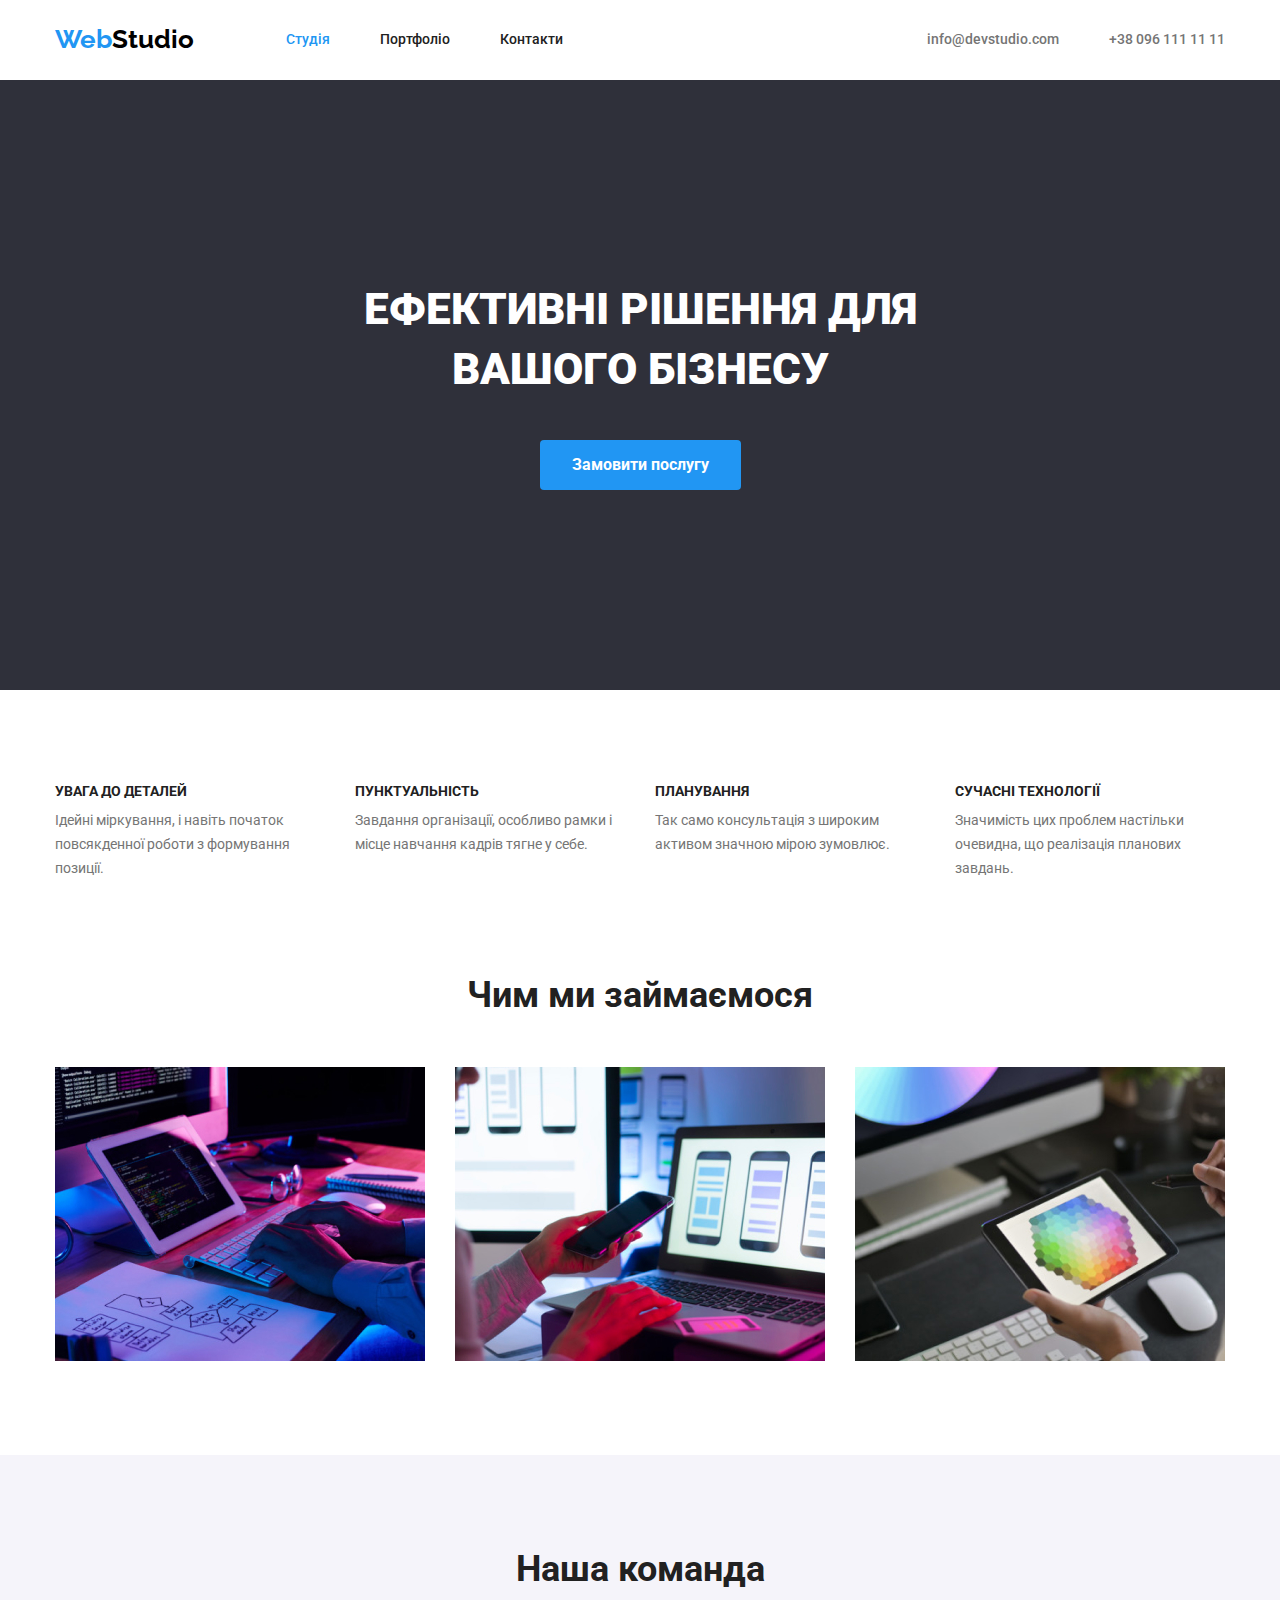
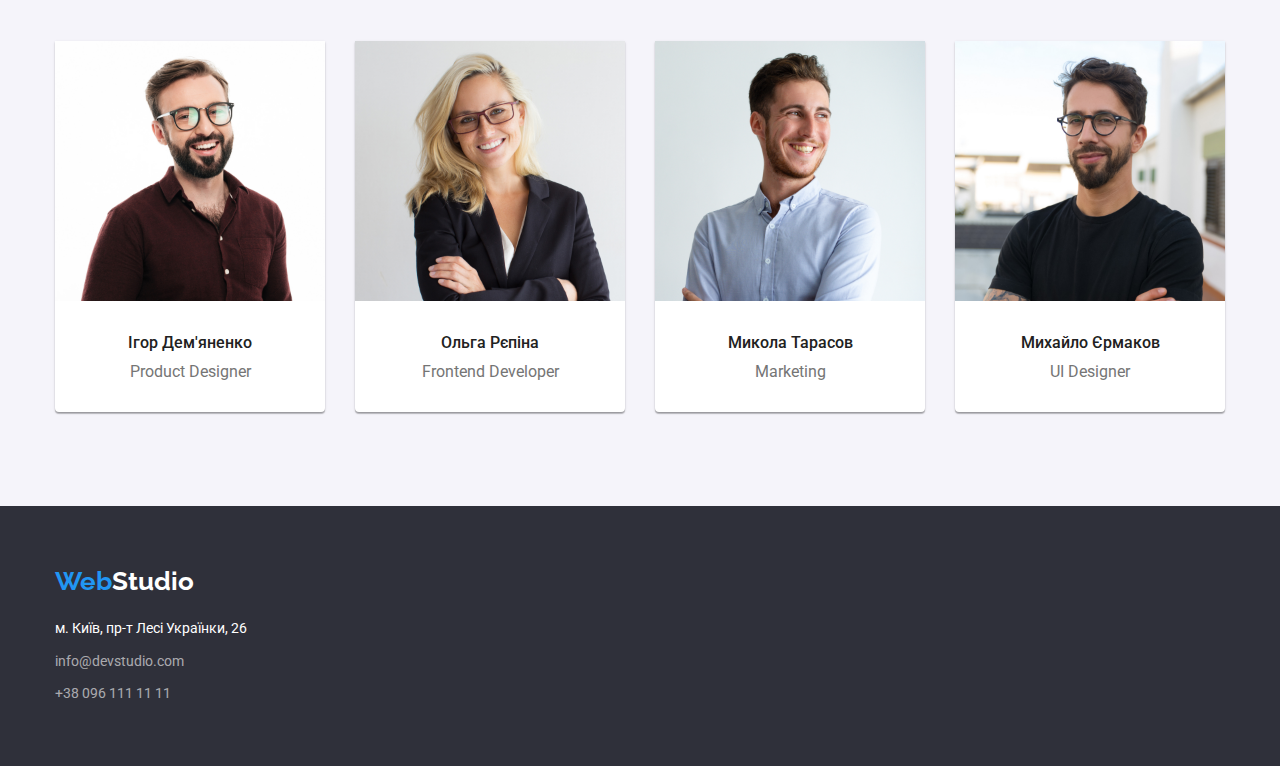
==== index.html @ fdfc59d4 "Initial commit" ====
<!DOCTYPE html>
<html lang="uk">
<head>
    <meta charset="UTF-8">
    <meta http-equiv="X-UA-Compatible" content="IE=edge">
    <meta name="viewport" content="width=device-width, initial-scale=1.0">
    <title>Домашня робота 1</title>

    <link rel="preconnect" href="https://fonts.googleapis.com">
    <link rel="preconnect" href="https://fonts.gstatic.com" crossorigin>
    <link href="https://fonts.googleapis.com/css2?family=Raleway:wght@700&family=Roboto:wght@400;500;700;900&display=swap" rel="stylesheet">

    <link rel="stylesheet" href="./css/modern-normalize.css">

    <link rel="stylesheet" href="./css/index.css">

</head> 
<body class="page">
    <header class="header">
      <div class="container-header">
        <nav class="nav">
            <a href="" class="logo">Web<span class="logo-dot">Studio</span></a>
            <ul class="nav-site">
                <li class="item"><a href="./index.html" class="link studio">Студія</a></li>
                <li class="item"><a href="./portfolio.html" class="link portfolio-contacts">Портфоліо</a></li>
                <li class="item"><a href="" class=" link portfolio-contacts">Контакти</a></li>
            </ul>
        </nav>
            <ul class="nav-address">
                <li class="item"><a href="mailto:info@devstudio.com" class="link mail">info@devstudio.com</a></li>
                <li class="item"><a href="tel:+380961111111" class="link tel">+38 096 111 11 11</a></li>
            </ul>
      </div>
    </header>

    <main>
        <section class="section-one">
                <h1 class="section-one-title">Ефективні рішення для вашого бізнесу</h1>
                <button type="button" class="button">Замовити послугу</button>   
        </section>

            <section class="section-two">
              <div class="container">
                <h2 hidden>Критерiї у роботi</h2>
                <ul class="ul-section-two">
                    <li class="item">
                        <h3 class="title title-section-two">УВАГА ДО ДЕТАЛЕЙ</h3>
                        <p class="text">Ідейні міркування, і навіть початок повсякденної роботи з формування позиції.</p>
                    </li>
                    <li class="item">
                        <h3 class="title title-section-two">ПУНКТУАЛЬНІСТЬ</h3>
                        <p class="text">Завдання організації, особливо рамки і місце навчання кадрів тягне у себе.</p>
                    </li>
                    <li class="item">
                        <h3 class="title title-section-two">ПЛАНУВАННЯ</h3>
                        <p class="text">Так само консультація з широким активом значною мірою зумовлює.</p>
                    </li>
                    <li class="item">
                        <h3 class="title title-section-two">СУЧАСНІ ТЕХНОЛОГІЇ</h3>
                        <p class="text">Значимість цих проблем настільки очевидна, що реалізація планових завдань.</p>
                    </li>
                </ul> 
              </div>
            </section>
       
        <section class="section-three">
           <div class="container">
            <h2 class="title title-section-three">Чим ми займаємося</h2>
            <ul class="ul-section-three">
                <li class="item"><img src="./img/computer.jpg" alt="computer" width="370" class="img"></li>
                <li class="item"><img src="./img/telephone.jpg" alt="telephone" width="370" class="img"></li>
                <li class="item"><img src="./img/tablet.jpg" alt="tablet" width="370" class="img"></li>
            </ul>  
           </div>
        </section>
        <section class="section-four">
                <h2 class="title title-section-four">Наша команда</h2>
                <div class="container">
                <ul class="ul-section-four">
                    <li class="li-section-four">
                        <img src="./img/productdesigner.jpg" alt="designer" width="270" class="imges">
                        <div class="container-title-text">
                            <h3 class="title title-four">Ігор Дем'яненко</h3>
                        <p lang="en" class="text-section-four">Product Designer</p>
                        </div>
                    </li>
                    <li class="li-section-four">
                        <img src="./img/frontenddeveloper.jpg" alt="developer" width="270" class="imges">
                        <div class="container-title-text">
                            <h3 class="title title-four">Ольга Рєпіна</h3>
                            <p lang="en" class="text-section-four">Frontend Developer</p>
                        </div>
                    </li>
                    <li class="li-section-four">
                        <img src="./img/marketin.jpg" alt="marketing" width="270" class="imges">
                        <div class="container-title-text">
                            <h3 class="title title-four">Микола Тарасов</h3>
                            <p lang="en" class="text-section-four">Marketing</p>
                        </div>
                    </li>
                    <li class="li-section-four">
                        <img src="./img/uIdesigner.jpg" alt="designer" width="270" class="imges">
                        <div class="container-title-text">
                            <h3 class="title title-four">Михайло Єрмаков</h3>
                            <p lang="en" class="text-section-four">UI Designer</p>
                        </div>
                    </li>
                </ul>
            </div>
              
        </section>
    </main>
    <footer class="footer">
        <div class="container">
            <a href="" class="logo-footer">Web<span class="logo-dot-footer">Studio</span></a>
       
            <address class="address">
                <ul class="address-item">
                    <li class="item"><a href="https://goo.gl/maps/SRYrZVsb4umEYRxeA" target="_blank" rel="noopener noreferrer" class="maps">м. Київ, пр-т Лесі Українки, 26</a></li>
                    <li class="item"><a href="mailto:info@devstudio.com" class="mailto-tel">info@devstudio.com</a></li>
                    <li><a href="tel:+380961111111" class="mailto-tel">+38 096 111 11 11</a></li>
                </ul>
            </address>
        </div>
      
      
    </footer>
</body>
</html>
---- css/index.css ----
:root {
    --primary-color: #212121;
    --secondary-color: #757575;
    --accent-color: #2196F3;
    --white-color: #FFFFFF;
    --header-footer-color: #2F303A;
    --black-color: #000000;
    --grey-color: #F5F4FA;

    --main-font: 'Roboto', sans-serif;
    --secondary-font:  'Raleway', sans-serif;

    --title-size: 36px;
    --text-size: 14px;
}

ul {
    list-style: none;
    padding: 0;
    margin: 0;
}

/* * {
    box-sizing: border-box;
} */

/* reset */
h1,
h2,
h3,
h4,
h5,
h6,
p {
    margin: 0;
}

.page {
    color: var(--secondary-color);
    font-family: var(--main-font);
    font-size: var(--text-size);
}

/* header */
/* по вертикали по центру align-items: center; */

.container-header {
    width: 1200px;
    padding-left: 15px;
    padding-right: 15px;
    margin: 0 auto;
    display: flex;
}

.nav {
    display: flex;
}

.logo {
    display: block;
    padding-top: 24px;
    padding-bottom: 25px;

    color: var(--accent-color);
    font-family: var(--secondary-font);
    font-weight: 700;
    font-size: 26px;
    line-height: 1.19;
    text-decoration: none;   
}

.logo-dot {
    color: var(--black-color);
}

.nav-site  {
    display: flex ;
    margin-left: 92px;   
}

/* .nav-site .item:not(:last-child) {
    margin-right: 50px;
} */
.nav-site .item + .item {
    margin-left: 50px;
}

.nav-site .link {
    display: block;
    padding-top: 32px;
    padding-bottom: 32px;
}

.studio {
    color: var(--accent-color);
    font-weight: 500;
    font-size: 14px;
    line-height: 1.14;
    text-decoration: none;   
}

.studio:hover,
.studio:focus {
    color: blue;
}

.portfolio-contacts {
    color: var(--primary-color);
    font-weight: 500;
    font-size: 14px;
    line-height: 1.14;
    text-decoration: none;   
}

.portfolio-contacts:hover,
.portfolio-contacts:focus {
    color:#2196F3;
}

.nav-address {
    display: flex;
    margin-left: auto;
}
/* .nav-address .item:not(:last-child) {
    margin-right: 50px;
} */
.nav-address .item + .item {
    margin-left: 50px;
}
.nav-address .link {
    display: block;
    padding-top: 32px;
    padding-bottom: 32px;
}

.mail {
    color: var(--secondary-color);
    font-weight: 500;
    font-size: 14px;
    line-height: 1.14;
    text-decoration: none;
   
}
.mail:hover,
.mail:focus {
    color:#2196F3;
}

.tel {
    color: var(--secondary-color);
    font-weight: 500;
    font-size: 14px;
    line-height: 1.14;
    text-decoration: none;
}
.tel:hover,
.tel:focus {
    color:#2196F3;
}

/* main */
/* section 1 */
.section-one {
    background-color: var(--header-footer-color);
    text-align: center;
    padding-top: 200px;
    padding-bottom: 200px;    
}

.section-one-title {
    width: 696px;
   margin-right: auto;
   margin-left: auto;

    color: var(--white-color);
    font-weight: 900;
    font-size: 44px;
    line-height: 1.36;
    text-transform: uppercase;
    margin-bottom: 40px;  
}

.button {
    background-color:var(--accent-color);
    border: none;
    border-radius: 4px;
    color: var(--white-color);
    font-weight: 700;
    font-size: 16px;
    line-height: 1.87;
    cursor: pointer;

    padding: 10px 32px;   
}
.button:hover,
.button:focus {
    background-color: #188ce8;
    color: var(--white-color);
}

/* section 2 */
.section-two {
    padding-top: 94px;
    padding-bottom: 94px;
}

.container {
    width: 1200px;
    margin: 0 auto;
    padding: 0 15px;  
}

.ul-section-two {
    display: flex;
}

.ul-section-two .item {
    width: 270px;
}

.ul-section-two .item + .item {
    margin-left: 30px;
}

 .title {
    color: var(--primary-color);
}

.title-section-two {
    font-weight: 700;
    font-size: 14px;
    line-height: 1.14;
   
    margin-bottom: 10px;   
}
.text {
    line-height: 1.71;
 
    margin-bottom: 0;  
}

/* section 3 */
.section-three {
    text-align: center;
    padding-bottom: 94px;
}

.title-section-three {
    font-weight: 700;
    font-size: 36px;
    line-height: 1.16;
    margin-bottom: 50px;   
}

.ul-section-three {
    display: flex;
}

.ul-section-three .item + .item {
    margin-left: 30px;
}

.img {
    width: 370px;
    height: 294px;
    display: block;   
}

/* section 4 */
.section-four {
    background-color: var(--grey-color);
    text-align: center;
    padding-bottom: 94px;
    padding-top: 94px;  
}

.title-section-four {
    font-weight: 700;
    font-size: 36px;
    line-height: 1.16;
    margin-bottom: 50px;  
}

.ul-section-four {
    display: flex;    
}

.li-section-four {
    background-color: var(--white-color);
    width: 270px;
    box-shadow: 0px 1px 3px rgba(0, 0, 0, 0.12), 0px 1px 1px rgba(0, 0, 0, 0.14), 0px 2px 1px rgba(0, 0, 0, 0.2);
    border-radius: 0px 0px 4px 4px;
}

.ul-section-four .li-section-four + .li-section-four {
    margin-left: 30px;
}

.container-title-text {
    padding-top: 30px;
    padding-bottom: 30px;
} 

.title-four {
    font-weight: 500;
    font-size: 16px;
    line-height: 1.18;
    margin-bottom: 10px;   
}

.text-section-four {
    font-size: 16px;
    line-height: 1.18;
}

/* footer */
.footer {
    background-color: var(--header-footer-color);
    padding-top: 60px;
    padding-bottom: 60px;
}

.logo-footer {
    color: var(--accent-color);
    font-family: var(--secondary-font);
    font-weight: 700;
    font-size: 26px;
    line-height: 1.19;
    text-decoration: none;
    
    display: block;
    margin-bottom: 20px;  
}

.logo-dot-footer {
    color: var(--white-color);
}

.address {
    font-style: normal;
}

.address-item .item {
    margin-bottom: 9px;
}

.maps {
   color: var(--white-color);
    line-height: 1.71;
    text-decoration: none;
}

.maps:hover,
.maps:focus {
    color: #2196F3;
}

.mailto-tel {
    color: rgba(255, 255, 255, 0.6);
    line-height: 1.71;
    text-decoration: none;
}

.mailto-tel:hover,
.mailto-tel:focus {
    color: #2196F3;
}
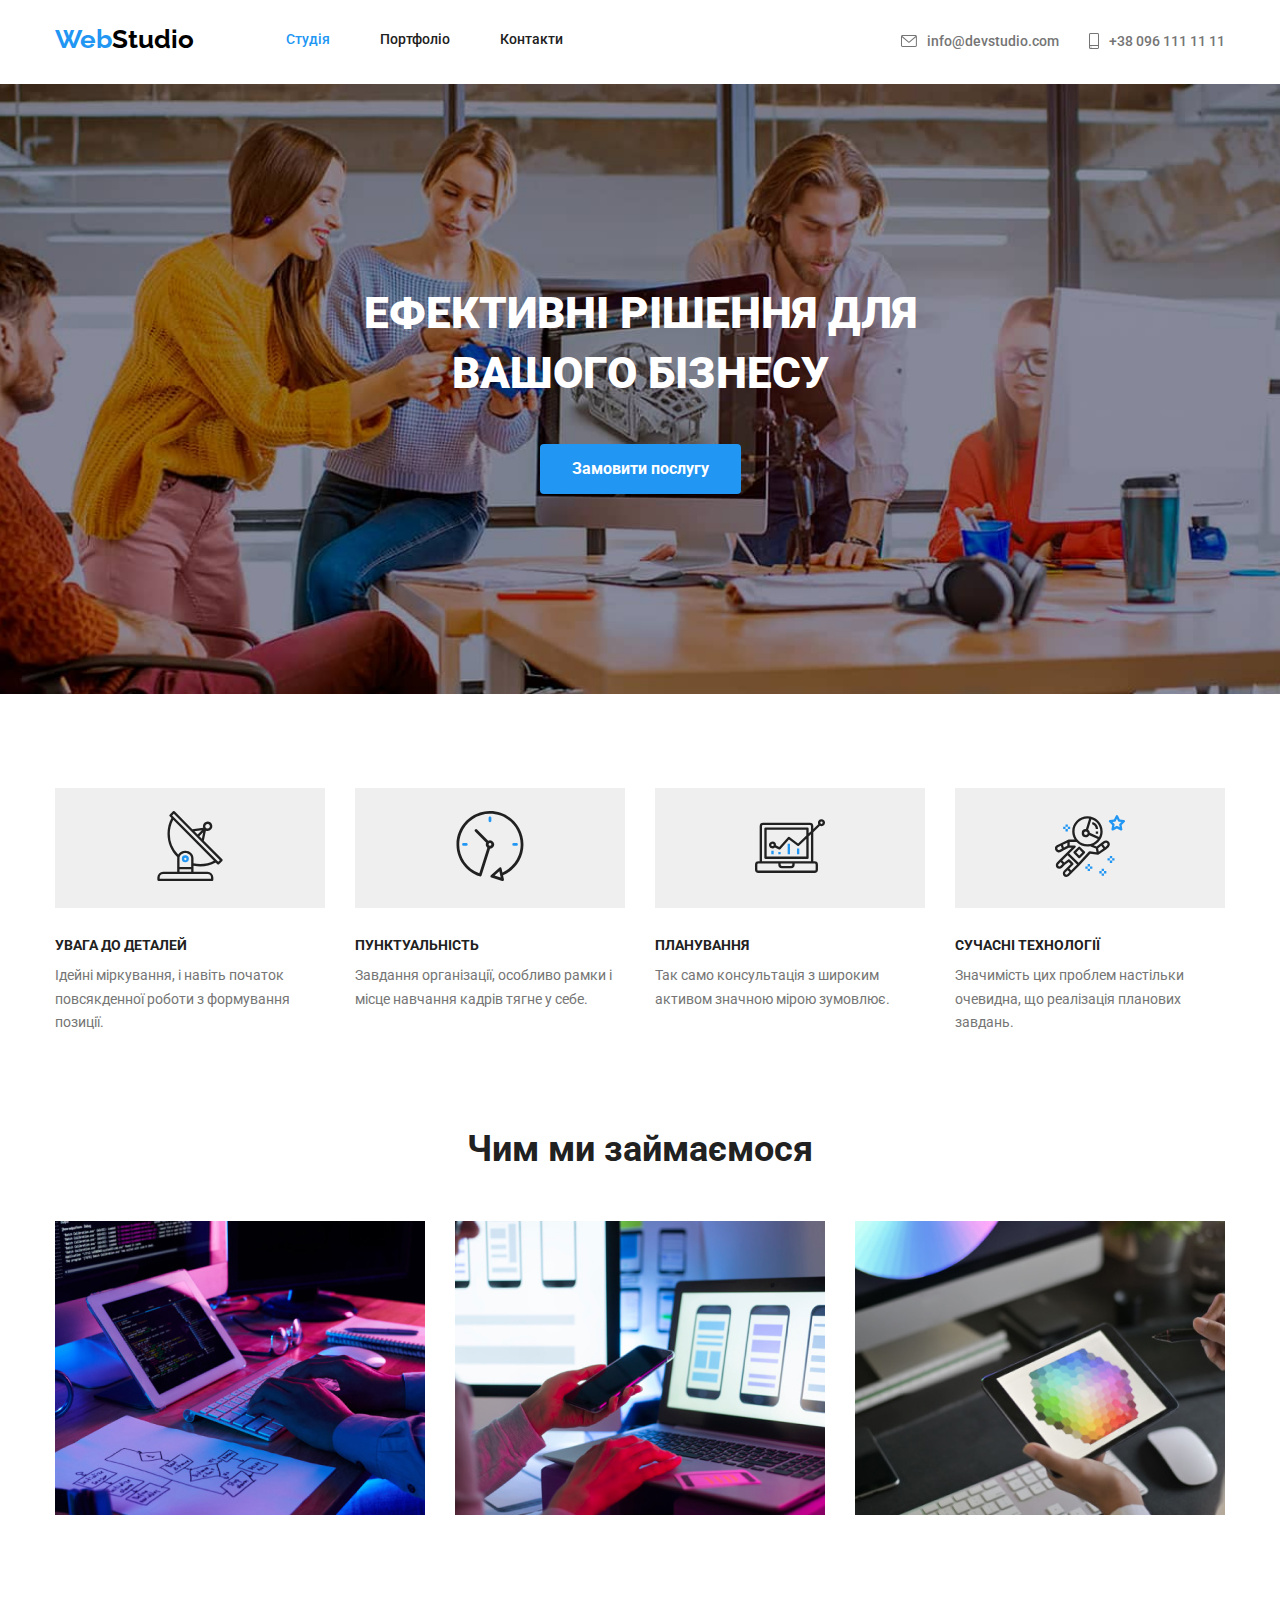
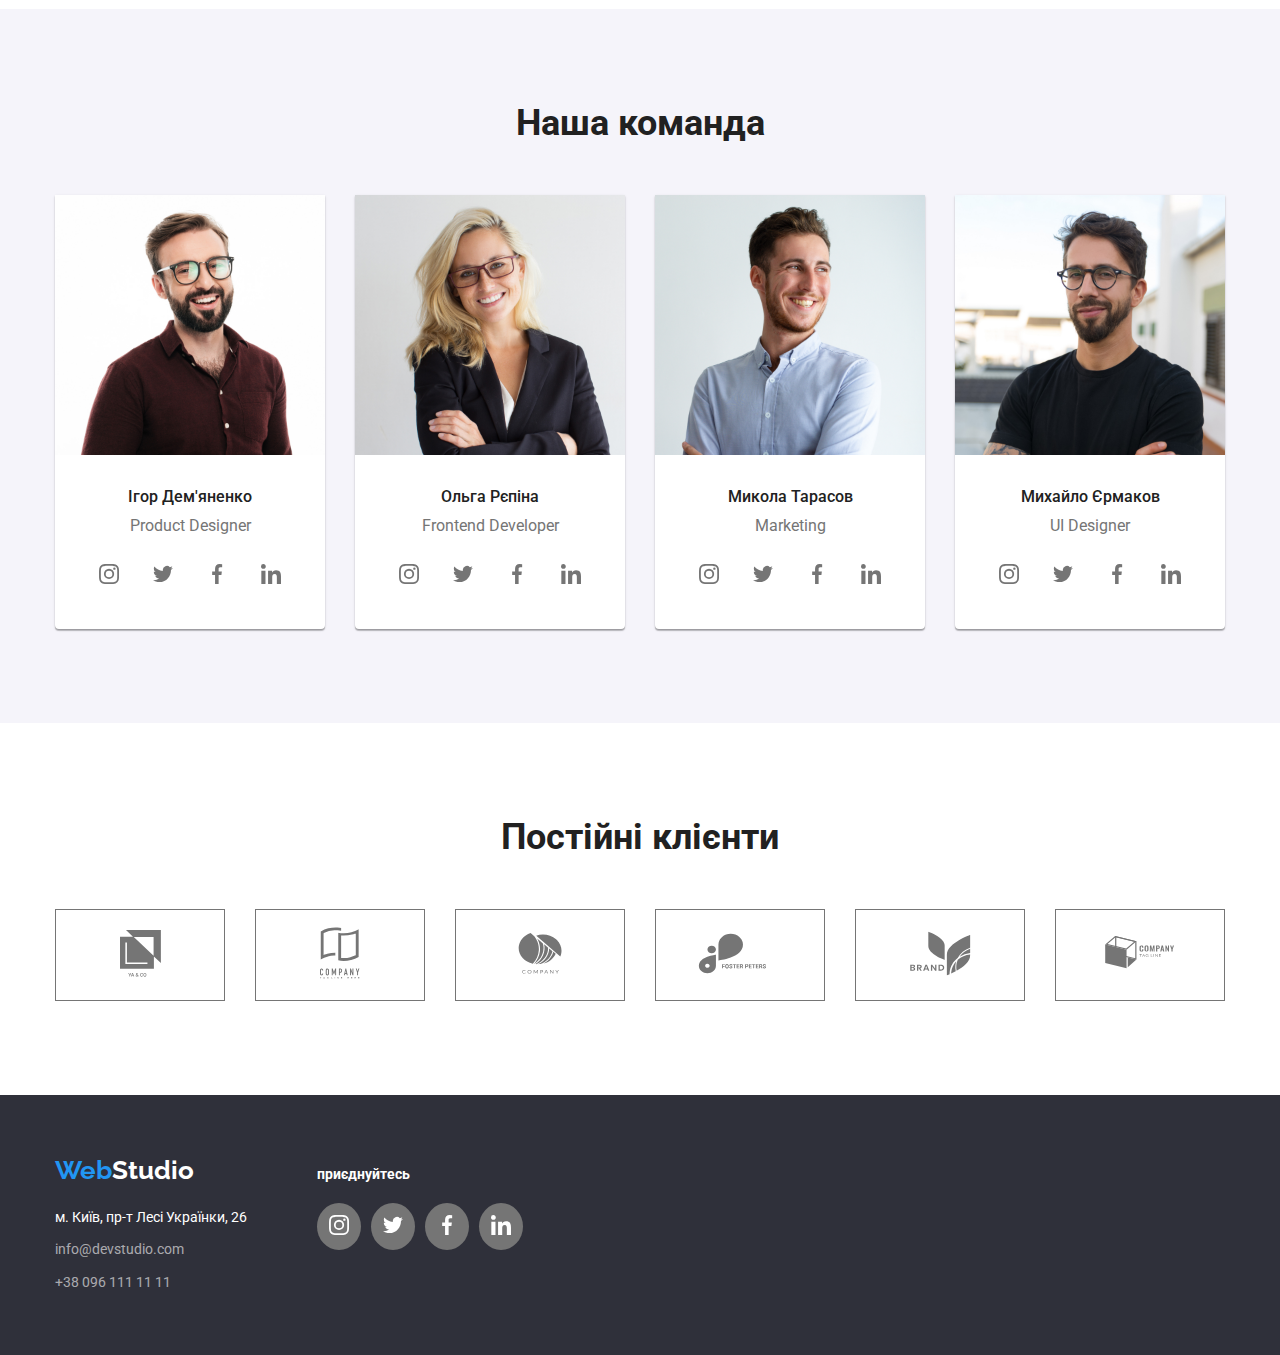
==== commit 42cfd4ed: "дз 4. декоративные эфекты. векторная графика" ====
--- a/index.html
+++ b/index.html
@@ -26,22 +26,78 @@
                 <li class="item"><a href="" class=" link portfolio-contacts">Контакти</a></li>
             </ul>
         </nav>
+
+        
+
             <ul class="nav-address">
+                <li class="icon-envelope-hover">
+                    <a href="" >
+                        <svg class="envelope" width="16px" height="12px">
+                            <use href="./img/hw-four/symbol-defs.svg#icon-envelope-hover"></use>
+                        </svg>
+                    </a>
+                </li>
                 <li class="item"><a href="mailto:info@devstudio.com" class="link mail">info@devstudio.com</a></li>
+
+                <li class="icon-smartphone">
+                    <a href="" >
+                        <svg class="smartphone" width="10px" height="16px">
+                            <use href="./img/hw-four/symbol-defs.svg#icon-smartphone"></use>
+                        </svg>
+                    </a>
+                </li>
+
                 <li class="item"><a href="tel:+380961111111" class="link tel">+38 096 111 11 11</a></li>
             </ul>
       </div>
     </header>
 
     <main>
-        <section class="section-one">
+        <!-- фон на весь блок (герой) -->
+        
+        <section class="hero section-one">
                 <h1 class="section-one-title">Ефективні рішення для вашого бізнесу</h1>
-                <button type="button" class="button">Замовити послугу</button>   
+                <button type="button" class="button">Замовити послугу</button>
         </section>
-
+    
             <section class="section-two">
               <div class="container">
                 <h2 hidden>Критерiї у роботi</h2>
+
+                <ul class="ul-btn-icon">
+                    <li class="item">
+                        <button class="btn">
+                            <svg class="btn-icon" width="70px" height="70px">
+                                <use href="./img/hw-four/symbol-defs.svg#icon-antenna"></use>
+                            </svg>    
+                        </button>
+                    </li>
+
+                    <li class="item">
+                        <button class="btn">
+                            <svg class="btn-icon" width="70px" height="70px">
+                                <use href="./img/hw-four/symbol-defs.svg#icon-clock"></use>
+                            </svg>    
+                        </button>
+                    </li>
+
+                    <li class="item">
+                        <button class="btn">
+                            <svg class="btn-icon" width="70px" height="70px">
+                                <use href="./img/hw-four/symbol-defs.svg#icon-diagram"></use>
+                            </svg>    
+                        </button>
+                    </li>
+
+                    <li class="item">
+                        <button class="btn">
+                            <svg class="btn-icon" width="70px" height="70px">
+                                <use href="./img/hw-four/symbol-defs.svg#icon-astronaut"></use>
+                            </svg>    
+                        </button>
+                    </li>   
+                </ul>
+
                 <ul class="ul-section-two">
                     <li class="item">
                         <h3 class="title title-section-two">УВАГА ДО ДЕТАЛЕЙ</h3>
@@ -73,6 +129,7 @@
             </ul>  
            </div>
         </section>
+
         <section class="section-four">
                 <h2 class="title title-section-four">Наша команда</h2>
                 <div class="container">
@@ -83,6 +140,52 @@
                             <h3 class="title title-four">Ігор Дем'яненко</h3>
                         <p lang="en" class="text-section-four">Product Designer</p>
                         </div>
+
+                        <div class="container-social">
+                            <ul class="ul-container-social">
+                                <li class="item">
+                                   <button class="button-social">
+                                    <a href="">
+                                        <svg class="icon-socials" width="20px" height="20px">
+                                            <use href="./img/hw-four/symbol-defs.svg#icon-instagram"></use>
+                                        </svg>
+                                    </a>
+                                   </button>
+                                </li>
+                           
+                            
+                                <li class="item">
+                                  <button class="button-social">
+                                    <a href="">
+                                        <svg class="icon-socials" width="20px" height="20px">
+                                            <use href="./img/hw-four/symbol-defs.svg#icon-twitter"></use>
+                                        </svg>
+                                    </a>
+                                  </button>
+                                </li>
+                           
+                                <li class="item">
+                                  <button class="button-social">
+                                    <a href="">
+                                        <svg class="icon-socials" width="20px" height="20px">
+                                            <use href="./img/hw-four/symbol-defs.svg#icon-facebook"></use>
+                                        </svg>
+                                    </a>
+                                  </button>
+                                </li>
+                           
+                                <li class="item">
+                                   <button class="button-social">
+                                    <a href="">
+                                        <svg class="icon-socials" width="20px" height="20px">
+                                            <use href="./img/hw-four/symbol-defs.svg#icon-linkedin"></use>
+                                        </svg>
+                                    </a>
+                                   </button>
+                                </li>
+                            </ul>
+                        </div>
+
                     </li>
                     <li class="li-section-four">
                         <img src="./img/frontenddeveloper.jpg" alt="developer" width="270" class="imges">
@@ -90,6 +193,51 @@
                             <h3 class="title title-four">Ольга Рєпіна</h3>
                             <p lang="en" class="text-section-four">Frontend Developer</p>
                         </div>
+
+                        <div class="container-social">
+                            <ul class="ul-container-social">
+                                <li class="item">
+                                    <button class="button-social">
+                                        <a href="">
+                                            <svg class="icon-socials" width="20px" height="20px">
+                                                <use href="./img/hw-four/symbol-defs.svg#icon-instagram"></use>
+                                            </svg>
+                                        </a>
+                                       </button>
+                                </li>
+                          
+                                <li class="item">
+                                    <button class="button-social">
+                                        <a href="">
+                                            <svg class="icon-socials" width="20px" height="20px">
+                                                <use href="./img/hw-four/symbol-defs.svg#icon-twitter"></use>
+                                            </svg>
+                                        </a>
+                                      </button>
+                                </li>
+                           
+                                <li class="item">
+                                    <button class="button-social">
+                                        <a href="">
+                                            <svg class="icon-socials" width="20px" height="20px">
+                                                <use href="./img/hw-four/symbol-defs.svg#icon-facebook"></use>
+                                            </svg>
+                                        </a>
+                                      </button>
+                                </li>
+                            
+                                <li class="item">
+                                    <button class="button-social">
+                                        <a href="">
+                                            <svg class="icon-socials" width="20px" height="20px">
+                                                <use href="./img/hw-four/symbol-defs.svg#icon-linkedin"></use>
+                                            </svg>
+                                        </a>
+                                       </button>
+                                </li>
+                            </ul>
+                        </div>
+
                     </li>
                     <li class="li-section-four">
                         <img src="./img/marketin.jpg" alt="marketing" width="270" class="imges">
@@ -97,6 +245,51 @@
                             <h3 class="title title-four">Микола Тарасов</h3>
                             <p lang="en" class="text-section-four">Marketing</p>
                         </div>
+
+                        <div class="container-social">
+                            <ul class="ul-container-social">
+                                <li class="item">
+                                    <button class="button-social">
+                                        <a href="">
+                                            <svg class="icon-socials" width="20px" height="20px">
+                                                <use href="./img/hw-four/symbol-defs.svg#icon-instagram"></use>
+                                            </svg>
+                                        </a>
+                                       </button>
+                                </li>
+                           
+                                <li class="item">
+                                    <button class="button-social">
+                                        <a href="">
+                                            <svg class="icon-socials" width="20px" height="20px">
+                                                <use href="./img/hw-four/symbol-defs.svg#icon-twitter"></use>
+                                            </svg>
+                                        </a>
+                                      </button>
+                                </li>
+                            
+                                <li class="item">
+                                    <button class="button-social">
+                                        <a href="">
+                                            <svg class="icon-socials" width="20px" height="20px">
+                                                <use href="./img/hw-four/symbol-defs.svg#icon-facebook"></use>
+                                            </svg>
+                                        </a>
+                                      </button>
+                                </li>
+                           
+                                <li class="item">
+                                    <button class="button-social">
+                                        <a href="">
+                                            <svg class="icon-socials" width="20px" height="20px">
+                                                <use href="./img/hw-four/symbol-defs.svg#icon-linkedin"></use>
+                                            </svg>
+                                        </a>
+                                    </button>
+                                </li>
+                            </ul>
+                        </div>
+
                     </li>
                     <li class="li-section-four">
                         <img src="./img/uIdesigner.jpg" alt="designer" width="270" class="imges">
@@ -104,15 +297,116 @@
                             <h3 class="title title-four">Михайло Єрмаков</h3>
                             <p lang="en" class="text-section-four">UI Designer</p>
                         </div>
+
+                        <div class="container-social">
+                            <ul class="ul-container-social">
+                                <li class="item">
+                                    <button class="button-social">
+                                        <a href="">
+                                            <svg class="icon-socials" width="20px" height="20px">
+                                                <use href="./img/hw-four/symbol-defs.svg#icon-instagram"></use>
+                                            </svg>
+                                        </a>
+                                       </button>
+                                </li>
+                            
+                                <li class="item">
+                                    <button class="button-social">
+                                        <a href="">
+                                            <svg class="icon-socials" width="20px" height="20px">
+                                                <use href="./img/hw-four/symbol-defs.svg#icon-twitter"></use>
+                                            </svg>
+                                        </a>
+                                    </button>
+                                </li>
+                           
+                                <li class="item">
+                                    <button class="button-social">
+                                        <a href="">
+                                            <svg class="icon-socials" width="20px" height="20px">
+                                                <use href="./img/hw-four/symbol-defs.svg#icon-facebook"></use>
+                                            </svg>
+                                        </a>
+                                    </button>
+                                </li>
+                          
+                                <li class="item">
+                                    <button class="button-social">
+                                        <a href="">
+                                            <svg class="icon-socials" width="20px" height="20px">
+                                                <use href="./img/hw-four/symbol-defs.svg#icon-linkedin"></use>
+                                            </svg>
+                                        </a>
+                                    </button>
+                                </li>
+                            </ul>
+                        </div>
+
                     </li>
                 </ul>
             </div>
               
         </section>
+
+        <section class="section-five">
+            <div class="container">
+                <h2 class="title title-section-five">Постійні клієнти</h2>
+                <ul class="clients">
+                    <li class="item">
+                        <button class="button-clients">
+                            <svg class="clients-icon" width="41px" height="47px">
+                                <use href="./img/hw-four/symbol-defs.svg#icon-group"></use>
+                            </svg>
+                        </button>
+                    </li>
+                    
+                    <li class="item">
+                        <button class="button-clients">
+                            <svg class="clients-icon" width="40px" height="52px">
+                                <use href="./img/hw-four/symbol-defs.svg#icon-group-1"></use>
+                            </svg>
+                        </button>
+                    </li>
+                    
+                    <li class="item">
+                        <button class="button-clients">
+                            <svg class="clients-icon" width="44px" height="42px">
+                                <use href="./img/hw-four/symbol-defs.svg#icon-group-2"></use>
+                            </svg>
+                        </button>
+                    </li>
+                    
+                    <li class="item">
+                        <button class="button-clients">
+                            <svg class="clients-icon" width="85px" height="41px">
+                                <use href="./img/hw-four/symbol-defs.svg#icon-group-3"></use>
+                            </svg>
+                        </button>
+                    </li>
+                    
+                    <li class="item">
+                        <button class="button-clients">
+                            <svg class="clients-icon" width="63px" height="45px">
+                                <use href="./img/hw-four/symbol-defs.svg#icon-group-4"></use>
+                            </svg>
+                        </button>
+                    </li>
+                    
+                    <li class="item">
+                        <button class="button-clients">
+                            <svg class="clients-icon" width="94px" height="44px">
+                                <use href="./img/hw-four/symbol-defs.svg#icon-Logo"></use>
+                            </svg>
+                        </button>
+                    </li>
+                </ul>
+            </div>
+        </section>
     </main>
     <footer class="footer">
-        <div class="container">
-            <a href="" class="logo-footer">Web<span class="logo-dot-footer">Studio</span></a>
+        <div class="container cont">
+            <div class="container-footer">
+                <a href="" class="logo-footer">Web<span class="logo-dot-footer">Studio</span></a>
        
             <address class="address">
                 <ul class="address-item">
@@ -121,10 +415,59 @@
                     <li><a href="tel:+380961111111" class="mailto-tel">+38 096 111 11 11</a></li>
                 </ul>
             </address>
+            </div>
+
+            <div class="container-social-footer">
+                <h3 class="title-footer">приєднуйтесь</h3>
+                <ul class="ul-social-footer">
+                    <li class="item">
+                        <button class="button-social-footer">
+                         <a href="">
+                             <svg class="icon-social" width="20px" height="20px">
+                                 <use  href="./img/hw-four/symbol-defs.svg#icon-instagram"></use>
+                             </svg>
+                         </a>
+                        </button>
+                     </li>
+                
+                 
+                     <li class="item">
+                       <button class="button-social-footer">
+                         <a href="">
+                             <svg class="icon-social" width="20px" height="20px">
+                                 <use href="./img/hw-four/symbol-defs.svg#icon-twitter"></use>
+                             </svg>
+                         </a>
+                       </button>
+                     </li>
+                
+                     <li class="item">
+                       <button class="button-social-footer">
+                         <a href="">
+                             <svg class="icon-social" width="20px" height="20px">
+                                 <use href="./img/hw-four/symbol-defs.svg#icon-facebook"></use>
+                             </svg>
+                         </a>
+                       </button>
+                     </li>
+                
+                     <li class="item">
+                        <button class="button-social-footer">
+                         <a href="">
+                             <svg class="icon-social" width="20px" height="20px">
+                                 <use href="./img/hw-four/symbol-defs.svg#icon-linkedin"></use>
+                             </svg>
+                         </a>
+                        </button>
+                     </li>
+                </ul>
+            </div>
+
         </div>
-      
-      
+ 
     </footer>
 </body>
 </html>
 
+
+
--- a/css/index.css
+++ b/css/index.css
@@ -117,16 +117,31 @@
     color:#2196F3;
 }
 
+
+
 .nav-address {
     display: flex;
     margin-left: auto;
+    align-items: center;
+}
+
+.icon-envelope-hover {
+    margin: 34px 10px 34px 0;
+}
+
+.envelope {
+    fill: var(--secondary-color);
+}
+
+.envelope:hover {
+    fill: var(--accent-color)
 }
 /* .nav-address .item:not(:last-child) {
     margin-right: 50px;
 } */
-.nav-address .item + .item {
+/* .nav-address .item + .item {
     margin-left: 50px;
-}
+} */
 .nav-address .link {
     display: block;
     padding-top: 32px;
@@ -146,6 +161,19 @@
     color:#2196F3;
 }
 
+.icon-smartphone {
+   margin-right: 10px;
+    margin-left: 30px;
+}
+
+.smartphone {
+    fill: var(--secondary-color);
+}
+
+.smartphone:hover {
+    fill: var(--accent-color);
+}
+
 .tel {
     color: var(--secondary-color);
     font-weight: 500;
@@ -160,11 +188,23 @@
 
 /* main */
 /* section 1 */
+/* не повторяться картинке background-repeat: no-repeat; */
+
+.hero {
+    background-image: url(../img/hw-four/workingprocess.jpg);
+    background-position: center;
+    background-repeat: no-repeat;
+    background-size: cover;
+    max-width: 1600px;
+    margin-left: auto;
+    margin-right: auto;
+    background-clip:border-box;
+}
 .section-one {
     background-color: var(--header-footer-color);
     text-align: center;
     padding-top: 200px;
-    padding-bottom: 200px;    
+    padding-bottom: 200px;
 }
 
 .section-one-title {
@@ -209,6 +249,24 @@
     margin: 0 auto;
     padding: 0 15px;  
 }
+.ul-btn-icon {
+    display: flex;
+      
+}
+.ul-btn-icon .item {
+    margin-bottom: 30px;
+}
+
+.ul-btn-icon .item + .item {
+    margin-left: 30px;
+}
+
+.btn {
+    padding: 0;
+    border: none;
+    width: 270px;
+    height: 120px;
+}
 
 .ul-section-two {
     display: flex;
@@ -217,6 +275,7 @@
 .ul-section-two .item {
     width: 270px;
 }
+
 
 .ul-section-two .item + .item {
     margin-left: 30px;
@@ -272,6 +331,7 @@
     text-align: center;
     padding-bottom: 94px;
     padding-top: 94px;  
+    /* margin-bottom: 94px; */
 }
 
 .title-section-four {
@@ -298,7 +358,7 @@
 
 .container-title-text {
     padding-top: 30px;
-    padding-bottom: 30px;
+    margin-bottom: 16px;
 } 
 
 .title-four {
@@ -313,11 +373,93 @@
     line-height: 1.18;
 }
 
+.container-social {
+    padding-left: 32px;
+    padding-right: 32px;
+    padding-bottom: 30px;
+}
+
+.ul-container-social {
+    display: flex;
+}
+
+.ul-container-social .item + .item {
+    margin-left: 10px;
+}
+.button-social {
+    padding: 12px 12px;
+    border-radius: 50%;
+    border: none;
+    background-color: var(--white-color);
+}
+
+.button-social:hover {
+    background-color: var(--accent-color);
+}
+
+.icon-socials {
+    fill: var(--secondary-color);
+}
+
+.icon-socials:hover {
+    fill: var(--white-color);
+}
+
+/* section 5 */
+.section-five {
+    text-align: center;
+    padding-bottom: 94px;
+}
+.title-section-five {
+    font-weight: 700;
+    font-size: 36px;
+    line-height: 1.16;
+    padding-top: 94px;
+    margin-bottom: 50px;  
+}
+
+.clients {
+    display: flex;
+}
+
+.clients .item + .item {
+    margin-left: 30px;
+}
+
+.button-clients {
+    padding: 0;
+    width: 170px;
+    height: 92px;
+    border: 1px solid var(--secondary-color);
+    background-color: var(--white-color);
+}
+
+.button-clients:hover {
+    border: 1px solid var(--accent-color);
+}
+
+.button-clients {
+    fill: var(--secondary-color);
+}
+
+.button-clients:hover {
+    fill: var(--accent-color);
+}
+
+
 /* footer */
 .footer {
     background-color: var(--header-footer-color);
     padding-top: 60px;
-    padding-bottom: 60px;
+    padding-bottom: 60px;   
+}
+
+.cont {
+    display: flex;
+}
+
+.container-footer {
+    margin-right: 70px;
 }
 
 .logo-footer {
@@ -366,5 +508,40 @@
     color: #2196F3;
 }
 
-
-
+.container-social-footer {
+    padding-top: 12px;
+
+}
+
+.title-footer {
+    color: var(--white-color);
+    font-weight: 700;
+    font-size: 14px;
+    line-height: 1.14;
+   
+    margin-bottom: 20px;   
+}
+
+.ul-social-footer {
+    display: flex;
+}
+
+.ul-social-footer .item + .item {
+    margin-left: 10px;
+}
+
+.button-social-footer {
+    padding: 12px 12px;
+    border-radius: 50%;
+    border: none;
+    background-color: var(--secondary-color);   
+}
+
+.button-social-footer:hover {
+    background-color: var(--accent-color);
+}
+
+.icon-social {
+    fill: #FFFFFF;
+}
+
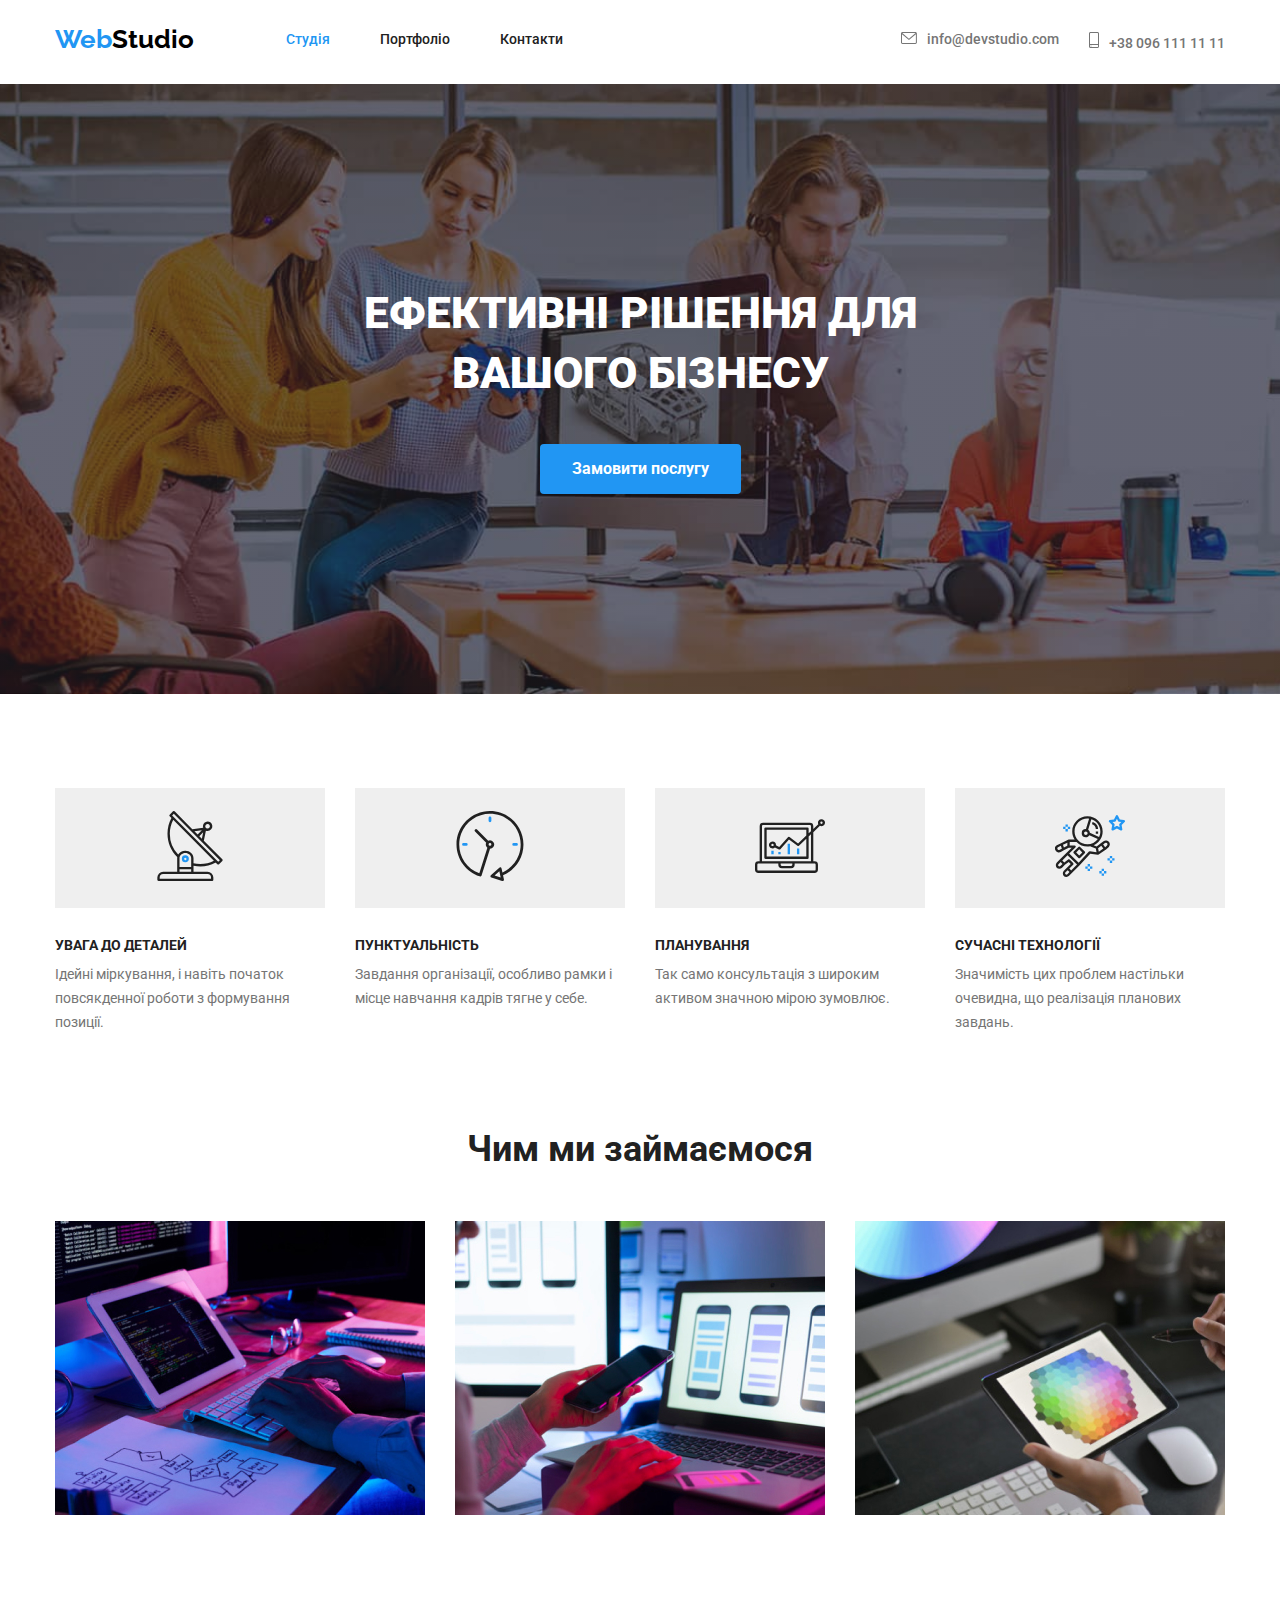
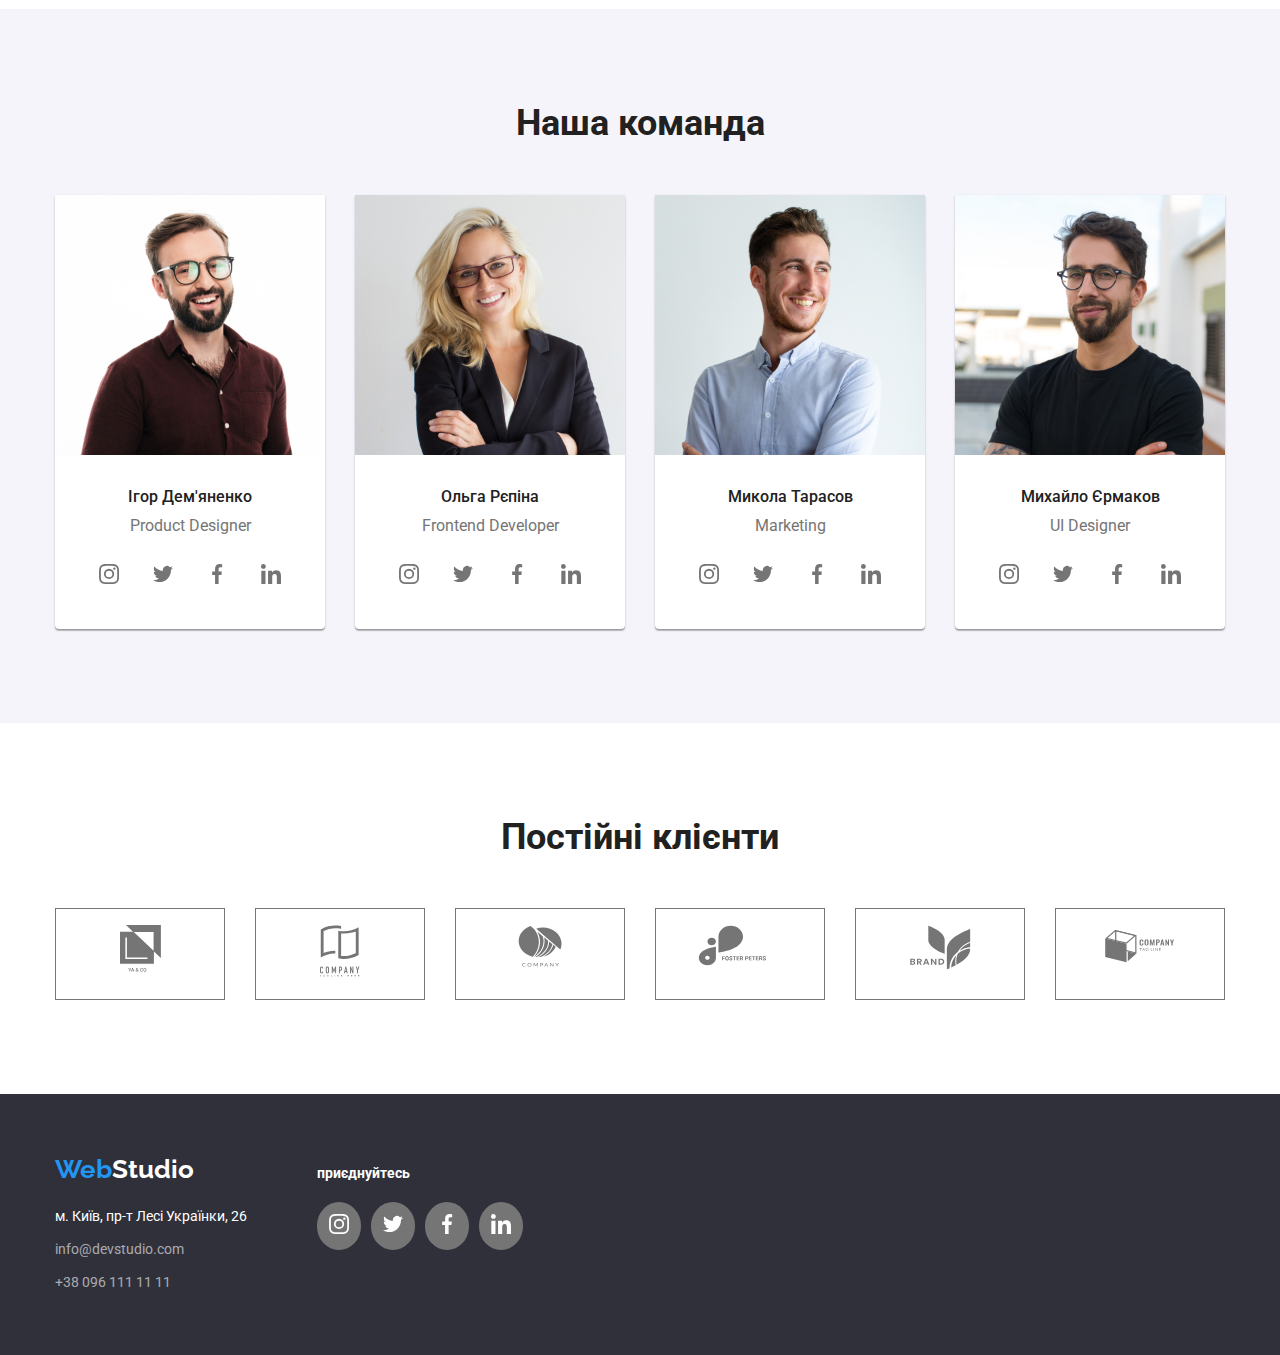
==== commit acce1430: "изменения после проверки" ====
--- a/index.html
+++ b/index.html
@@ -30,24 +30,15 @@
         
 
             <ul class="nav-address">
-                <li class="icon-envelope-hover">
-                    <a href="" >
-                        <svg class="envelope" width="16px" height="12px">
-                            <use href="./img/hw-four/symbol-defs.svg#icon-envelope-hover"></use>
-                        </svg>
-                    </a>
-                </li>
-                <li class="item"><a href="mailto:info@devstudio.com" class="link mail">info@devstudio.com</a></li>
-
-                <li class="icon-smartphone">
-                    <a href="" >
-                        <svg class="smartphone" width="10px" height="16px">
-                            <use href="./img/hw-four/symbol-defs.svg#icon-smartphone"></use>
-                        </svg>
-                    </a>
-                </li>
-
-                <li class="item"><a href="tel:+380961111111" class="link tel">+38 096 111 11 11</a></li>
+                <li class="item"><a href="mailto:info@devstudio.com" class="link mail">
+                    <svg class="envelope" width="16px" height="12px">
+                        <use href="./img/hw-four/symbol-defs.svg#icon-envelope-hover"></use>
+                    </svg>info@devstudio.com</a></li>
+
+                <li class="item"><a href="tel:+380961111111" class="link tel">
+                    <svg class="smartphone" width="10px" height="16px">
+                        <use href="./img/hw-four/symbol-defs.svg#icon-smartphone"></use>
+                    </svg>+38 096 111 11 11</a></li>
             </ul>
       </div>
     </header>
@@ -63,55 +54,48 @@
             <section class="section-two">
               <div class="container">
                 <h2 hidden>Критерiї у роботi</h2>
-
-                <ul class="ul-btn-icon">
-                    <li class="item">
-                        <button class="btn">
-                            <svg class="btn-icon" width="70px" height="70px">
-                                <use href="./img/hw-four/symbol-defs.svg#icon-antenna"></use>
-                            </svg>    
-                        </button>
-                    </li>
-
-                    <li class="item">
-                        <button class="btn">
-                            <svg class="btn-icon" width="70px" height="70px">
-                                <use href="./img/hw-four/symbol-defs.svg#icon-clock"></use>
-                            </svg>    
-                        </button>
-                    </li>
-
-                    <li class="item">
-                        <button class="btn">
-                            <svg class="btn-icon" width="70px" height="70px">
-                                <use href="./img/hw-four/symbol-defs.svg#icon-diagram"></use>
-                            </svg>    
-                        </button>
-                    </li>
-
-                    <li class="item">
-                        <button class="btn">
-                            <svg class="btn-icon" width="70px" height="70px">
-                                <use href="./img/hw-four/symbol-defs.svg#icon-astronaut"></use>
-                            </svg>    
-                        </button>
-                    </li>   
-                </ul>
-
                 <ul class="ul-section-two">
                     <li class="item">
+                        <div class="container-btn-icon">
+                            <button class="btn">
+                                <svg class="btn-icon" width="70px" height="70px">
+                                    <use href="./img/hw-four/symbol-defs.svg#icon-antenna"></use>
+                                </svg>    
+                            </button>
+                        </div>
                         <h3 class="title title-section-two">УВАГА ДО ДЕТАЛЕЙ</h3>
                         <p class="text">Ідейні міркування, і навіть початок повсякденної роботи з формування позиції.</p>
                     </li>
                     <li class="item">
+                        <div class="container-btn-icon">
+                            <button class="btn">
+                                <svg class="btn-icon" width="70px" height="70px">
+                                    <use href="./img/hw-four/symbol-defs.svg#icon-clock"></use>
+                                </svg>    
+                            </button>
+                        </div>
                         <h3 class="title title-section-two">ПУНКТУАЛЬНІСТЬ</h3>
                         <p class="text">Завдання організації, особливо рамки і місце навчання кадрів тягне у себе.</p>
                     </li>
                     <li class="item">
+                        <div class="container-btn-icon">
+                            <button class="btn">
+                                <svg class="btn-icon" width="70px" height="70px">
+                                    <use href="./img/hw-four/symbol-defs.svg#icon-diagram"></use>
+                                </svg>    
+                            </button>
+                        </div>
                         <h3 class="title title-section-two">ПЛАНУВАННЯ</h3>
                         <p class="text">Так само консультація з широким активом значною мірою зумовлює.</p>
                     </li>
                     <li class="item">
+                        <div class="container-btn-icon">
+                            <button class="btn">
+                                <svg class="btn-icon" width="70px" height="70px">
+                                    <use href="./img/hw-four/symbol-defs.svg#icon-astronaut"></use>
+                                </svg>    
+                            </button>
+                        </div>
                         <h3 class="title title-section-two">СУЧАСНІ ТЕХНОЛОГІЇ</h3>
                         <p class="text">Значимість цих проблем настільки очевидна, що реалізація планових завдань.</p>
                     </li>
@@ -139,103 +123,100 @@
                         <div class="container-title-text">
                             <h3 class="title title-four">Ігор Дем'яненко</h3>
                         <p lang="en" class="text-section-four">Product Designer</p>
-                        </div>
-
-                        <div class="container-social">
-                            <ul class="ul-container-social">
-                                <li class="item">
-                                   <button class="button-social">
-                                    <a href="">
-                                        <svg class="icon-socials" width="20px" height="20px">
-                                            <use href="./img/hw-four/symbol-defs.svg#icon-instagram"></use>
-                                        </svg>
-                                    </a>
-                                   </button>
-                                </li>
-                           
+
+                        <ul class="ul-container-social">
+                            <li class="item">
+                                <a href="" class="link-social" width="44px" height="44px">
+                                    <svg class="icon-socials" width="20px" height="20px">
+                                        <use href="./img/hw-four/symbol-defs.svg#icon-instagram"></use>
+                                    </svg>
+                                </a>
+                            </li>
+                       
+                        
+                            <li class="item">
+                             
+                                <a href="" class="link-social" width="44px" height="44px">
+                                    <svg class="icon-socials" width="20px" height="20px">
+                                        <use href="./img/hw-four/symbol-defs.svg#icon-twitter"></use>
+                                    </svg>
+                                </a>
                             
-                                <li class="item">
-                                  <button class="button-social">
-                                    <a href="">
-                                        <svg class="icon-socials" width="20px" height="20px">
-                                            <use href="./img/hw-four/symbol-defs.svg#icon-twitter"></use>
-                                        </svg>
-                                    </a>
-                                  </button>
-                                </li>
-                           
-                                <li class="item">
-                                  <button class="button-social">
-                                    <a href="">
-                                        <svg class="icon-socials" width="20px" height="20px">
-                                            <use href="./img/hw-four/symbol-defs.svg#icon-facebook"></use>
-                                        </svg>
-                                    </a>
-                                  </button>
-                                </li>
-                           
-                                <li class="item">
-                                   <button class="button-social">
-                                    <a href="">
-                                        <svg class="icon-socials" width="20px" height="20px">
-                                            <use href="./img/hw-four/symbol-defs.svg#icon-linkedin"></use>
-                                        </svg>
-                                    </a>
-                                   </button>
-                                </li>
-                            </ul>
-                        </div>
-
-                    </li>
+                            </li>
+                       
+                            <li class="item">
+                              
+                                <a href="" class="link-social" width="44px" height="44px">
+                                    <svg class="icon-socials" width="20px" height="20px">
+                                        <use href="./img/hw-four/symbol-defs.svg#icon-facebook"></use>
+                                    </svg>
+                                </a>
+                              
+                            </li>
+                       
+                            <li class="item">
+                               
+                                <a href="" class="link-social" width="44px" height="44px">
+                                    <svg class="icon-socials" width="20px" height="20px">
+                                        <use href="./img/hw-four/symbol-defs.svg#icon-linkedin"></use>
+                                    </svg>
+                                </a>
+                              
+                            </li>
+                        </ul>
+
+                        </div>
+
+                    </li>
+
                     <li class="li-section-four">
                         <img src="./img/frontenddeveloper.jpg" alt="developer" width="270" class="imges">
                         <div class="container-title-text">
                             <h3 class="title title-four">Ольга Рєпіна</h3>
                             <p lang="en" class="text-section-four">Frontend Developer</p>
-                        </div>
-
-                        <div class="container-social">
+
                             <ul class="ul-container-social">
                                 <li class="item">
-                                    <button class="button-social">
-                                        <a href="">
+                                   
+                                        <a href="" class="link-social" width="44px" height="44px">
                                             <svg class="icon-socials" width="20px" height="20px">
                                                 <use href="./img/hw-four/symbol-defs.svg#icon-instagram"></use>
                                             </svg>
                                         </a>
-                                       </button>
+                                       
                                 </li>
                           
                                 <li class="item">
-                                    <button class="button-social">
-                                        <a href="">
+                                    
+                                        <a href="" class="link-social" width="44px" height="44px">
                                             <svg class="icon-socials" width="20px" height="20px">
                                                 <use href="./img/hw-four/symbol-defs.svg#icon-twitter"></use>
                                             </svg>
                                         </a>
-                                      </button>
+                                     
                                 </li>
                            
                                 <li class="item">
-                                    <button class="button-social">
-                                        <a href="">
+                                    
+                                        <a href="" class="link-social" width="44px" height="44px">
                                             <svg class="icon-socials" width="20px" height="20px">
                                                 <use href="./img/hw-four/symbol-defs.svg#icon-facebook"></use>
                                             </svg>
                                         </a>
-                                      </button>
+                                    
                                 </li>
                             
                                 <li class="item">
-                                    <button class="button-social">
-                                        <a href="">
+                                    
+                                        <a href="" class="link-social" width="44px" height="44px">
                                             <svg class="icon-socials" width="20px" height="20px">
                                                 <use href="./img/hw-four/symbol-defs.svg#icon-linkedin"></use>
                                             </svg>
                                         </a>
-                                       </button>
+                                      
                                 </li>
                             </ul>
+
                         </div>
 
                     </li>
@@ -244,50 +225,49 @@
                         <div class="container-title-text">
                             <h3 class="title title-four">Микола Тарасов</h3>
                             <p lang="en" class="text-section-four">Marketing</p>
-                        </div>
-
-                        <div class="container-social">
+
                             <ul class="ul-container-social">
                                 <li class="item">
-                                    <button class="button-social">
-                                        <a href="">
+                                    
+                                        <a href="" class="link-social" width="44px" height="44px">
                                             <svg class="icon-socials" width="20px" height="20px">
                                                 <use href="./img/hw-four/symbol-defs.svg#icon-instagram"></use>
                                             </svg>
                                         </a>
-                                       </button>
+                                      
                                 </li>
                            
                                 <li class="item">
-                                    <button class="button-social">
-                                        <a href="">
+                                   
+                                        <a href="" class="link-social" width="44px" height="44px">
                                             <svg class="icon-socials" width="20px" height="20px">
                                                 <use href="./img/hw-four/symbol-defs.svg#icon-twitter"></use>
                                             </svg>
                                         </a>
-                                      </button>
+                                    
                                 </li>
                             
                                 <li class="item">
-                                    <button class="button-social">
-                                        <a href="">
+                                   
+                                        <a href="" class="link-social" width="44px" height="44px">
                                             <svg class="icon-socials" width="20px" height="20px">
                                                 <use href="./img/hw-four/symbol-defs.svg#icon-facebook"></use>
                                             </svg>
                                         </a>
-                                      </button>
+                                     
                                 </li>
                            
                                 <li class="item">
-                                    <button class="button-social">
-                                        <a href="">
+                                    
+                                        <a href="" class="link-social" width="44px" height="44px">
                                             <svg class="icon-socials" width="20px" height="20px">
                                                 <use href="./img/hw-four/symbol-defs.svg#icon-linkedin"></use>
                                             </svg>
                                         </a>
-                                    </button>
+                                  
                                 </li>
                             </ul>
+
                         </div>
 
                     </li>
@@ -296,50 +276,50 @@
                         <div class="container-title-text">
                             <h3 class="title title-four">Михайло Єрмаков</h3>
                             <p lang="en" class="text-section-four">UI Designer</p>
-                        </div>
-
-                        <div class="container-social">
+
                             <ul class="ul-container-social">
                                 <li class="item">
-                                    <button class="button-social">
-                                        <a href="">
+                                    
+                                        <a href="" class="link-social" width="44px" height="44px">
                                             <svg class="icon-socials" width="20px" height="20px">
                                                 <use href="./img/hw-four/symbol-defs.svg#icon-instagram"></use>
                                             </svg>
                                         </a>
-                                       </button>
+                                      
                                 </li>
                             
                                 <li class="item">
-                                    <button class="button-social">
-                                        <a href="">
+                                    
+                                        <a href="" class="link-social" width="44px" height="44px">
                                             <svg class="icon-socials" width="20px" height="20px">
                                                 <use href="./img/hw-four/symbol-defs.svg#icon-twitter"></use>
                                             </svg>
                                         </a>
-                                    </button>
+                                   
+                                        
                                 </li>
                            
                                 <li class="item">
-                                    <button class="button-social">
-                                        <a href="">
+                                   
+                                        <a href="" class="link-social" width="44px" height="44px">
                                             <svg class="icon-socials" width="20px" height="20px">
                                                 <use href="./img/hw-four/symbol-defs.svg#icon-facebook"></use>
                                             </svg>
                                         </a>
-                                    </button>
+                                   
                                 </li>
                           
                                 <li class="item">
-                                    <button class="button-social">
-                                        <a href="">
+                                    
+                                        <a href="" class="link-social" width="44px" height="44px">
                                             <svg class="icon-socials" width="20px" height="20px">
                                                 <use href="./img/hw-four/symbol-defs.svg#icon-linkedin"></use>
                                             </svg>
                                         </a>
-                                    </button>
+                                   
                                 </li>
                             </ul>
+
                         </div>
 
                     </li>
@@ -353,51 +333,52 @@
                 <h2 class="title title-section-five">Постійні клієнти</h2>
                 <ul class="clients">
                     <li class="item">
-                        <button class="button-clients">
+                        <a href="" class="clients-link" width="170px" height="92px">
+                        
                             <svg class="clients-icon" width="41px" height="47px">
                                 <use href="./img/hw-four/symbol-defs.svg#icon-group"></use>
                             </svg>
-                        </button>
+                        </a>
                     </li>
                     
                     <li class="item">
-                        <button class="button-clients">
+                        <a href="" class="clients-link" width="170px" height="92px">
                             <svg class="clients-icon" width="40px" height="52px">
                                 <use href="./img/hw-four/symbol-defs.svg#icon-group-1"></use>
                             </svg>
-                        </button>
+                        </a>
                     </li>
                     
                     <li class="item">
-                        <button class="button-clients">
+                        <a href="" class="clients-link" width="170px" height="92px">
                             <svg class="clients-icon" width="44px" height="42px">
                                 <use href="./img/hw-four/symbol-defs.svg#icon-group-2"></use>
                             </svg>
-                        </button>
+                        </a>
                     </li>
                     
                     <li class="item">
-                        <button class="button-clients">
+                        <a href="" class="clients-link" width="170px" height="92px">
                             <svg class="clients-icon" width="85px" height="41px">
                                 <use href="./img/hw-four/symbol-defs.svg#icon-group-3"></use>
                             </svg>
-                        </button>
+                       </a>
                     </li>
                     
                     <li class="item">
-                        <button class="button-clients">
+                        <a href="" class="clients-link" width="170px" height="92px">
                             <svg class="clients-icon" width="63px" height="45px">
                                 <use href="./img/hw-four/symbol-defs.svg#icon-group-4"></use>
                             </svg>
-                        </button>
+                        </a>
                     </li>
                     
                     <li class="item">
-                        <button class="button-clients">
+                       <a href="" class="clients-link" width="170px" height="92px">
                             <svg class="clients-icon" width="94px" height="44px">
                                 <use href="./img/hw-four/symbol-defs.svg#icon-Logo"></use>
                             </svg>
-                        </button>
+                        </a>
                     </li>
                 </ul>
             </div>
@@ -421,44 +402,44 @@
                 <h3 class="title-footer">приєднуйтесь</h3>
                 <ul class="ul-social-footer">
                     <li class="item">
-                        <button class="button-social-footer">
-                         <a href="">
+                        
+                         <a href="" class="link-social-footer" width="44px" height="44px">
                              <svg class="icon-social" width="20px" height="20px">
                                  <use  href="./img/hw-four/symbol-defs.svg#icon-instagram"></use>
                              </svg>
                          </a>
-                        </button>
+                        
                      </li>
                 
                  
                      <li class="item">
-                       <button class="button-social-footer">
-                         <a href="">
+                       
+                         <a href="" class="link-social-footer" width="44px" height="44px">
                              <svg class="icon-social" width="20px" height="20px">
                                  <use href="./img/hw-four/symbol-defs.svg#icon-twitter"></use>
                              </svg>
                          </a>
-                       </button>
+                     
                      </li>
                 
                      <li class="item">
-                       <button class="button-social-footer">
-                         <a href="">
+                       
+                         <a href="" class="link-social-footer" width="44px" height="44px">
                              <svg class="icon-social" width="20px" height="20px">
                                  <use href="./img/hw-four/symbol-defs.svg#icon-facebook"></use>
                              </svg>
                          </a>
-                       </button>
+                     
                      </li>
                 
                      <li class="item">
-                        <button class="button-social-footer">
-                         <a href="">
+                       
+                         <a href="" class="link-social-footer" width="44px" height="44px">
                              <svg class="icon-social" width="20px" height="20px">
                                  <use href="./img/hw-four/symbol-defs.svg#icon-linkedin"></use>
                              </svg>
                          </a>
-                        </button>
+                       
                      </li>
                 </ul>
             </div>
--- a/css/index.css
+++ b/css/index.css
@@ -50,10 +50,12 @@
     padding-right: 15px;
     margin: 0 auto;
     display: flex;
+    /* align-items: center; */
 }
 
 .nav {
     display: flex;
+   
 }
 
 .logo {
@@ -122,20 +124,39 @@
 .nav-address {
     display: flex;
     margin-left: auto;
-    align-items: center;
-}
-
-.icon-envelope-hover {
-    margin: 34px 10px 34px 0;
-}
+   
+}
+
+.nav-address .item + .item {
+    margin-left: 30px;
+}
+
+/* .nav-address .item::before {
+    display: inline-block;
+    content: "";
+    width: 16px;
+    height: 12px;
+    outline: 1p solid red;
+    background-image: url(../img/hw-four/symbol-defs.svg#icon-envelope-hover);
+} */
 
 .envelope {
     fill: var(--secondary-color);
-}
-
-.envelope:hover {
-    fill: var(--accent-color)
-}
+    margin-right: 10px;
+    
+}
+
+.envelope:hover,
+.envelope:focus {
+    fill: var(--accent-color);
+}
+
+.envelope {
+    fill: currentColor;
+}
+
+
+
 /* .nav-address .item:not(:last-child) {
     margin-right: 50px;
 } */
@@ -161,17 +182,18 @@
     color:#2196F3;
 }
 
-.icon-smartphone {
-   margin-right: 10px;
-    margin-left: 30px;
-}
-
 .smartphone {
     fill: var(--secondary-color);
-}
-
-.smartphone:hover {
+    margin-right: 10px;
+}
+
+.smartphone:hover,
+.smartphone:focus {
     fill: var(--accent-color);
+}
+
+.smartphone {
+    fill: currentColor;
 }
 
 .tel {
@@ -191,7 +213,8 @@
 /* не повторяться картинке background-repeat: no-repeat; */
 
 .hero {
-    background-image: url(../img/hw-four/workingprocess.jpg);
+    background-image: linear-gradient(rgba(47, 48, 58, 0.4),rgba(47, 48, 58, 0.4)),
+    url(../img/hw-four/workingprocess.jpg);
     background-position: center;
     background-repeat: no-repeat;
     background-size: cover;
@@ -249,16 +272,9 @@
     margin: 0 auto;
     padding: 0 15px;  
 }
-.ul-btn-icon {
-    display: flex;
+.container-btn-icon {
+   margin-bottom: 30px;
       
-}
-.ul-btn-icon .item {
-    margin-bottom: 30px;
-}
-
-.ul-btn-icon .item + .item {
-    margin-left: 30px;
 }
 
 .btn {
@@ -358,7 +374,7 @@
 
 .container-title-text {
     padding-top: 30px;
-    margin-bottom: 16px;
+    padding-bottom: 30px;
 } 
 
 .title-four {
@@ -371,50 +387,45 @@
 .text-section-four {
     font-size: 16px;
     line-height: 1.18;
-}
-
-.container-social {
-    padding-left: 32px;
-    padding-right: 32px;
-    padding-bottom: 30px;
-}
+    margin-bottom: 16px;
+}
+
+
 
 .ul-container-social {
     display: flex;
+    margin-left: 32px;
+    margin-right: 32px;
 }
 
 .ul-container-social .item + .item {
     margin-left: 10px;
 }
-.button-social {
-    padding: 12px 12px;
+.link-social {
+    display: inline-block;
+    padding: 12px ;
     border-radius: 50%;
     border: none;
     background-color: var(--white-color);
-}
-
-.button-social:hover {
+    fill: var(--secondary-color);
+}
+
+.link-social:hover,
+.link-social:focus {
     background-color: var(--accent-color);
-}
-
-.icon-socials {
-    fill: var(--secondary-color);
-}
-
-.icon-socials:hover {
-    fill: var(--white-color);
+    fill: var(--white-color); 
 }
 
 /* section 5 */
 .section-five {
     text-align: center;
+    padding-top: 94px;
     padding-bottom: 94px;
 }
 .title-section-five {
     font-weight: 700;
     font-size: 36px;
     line-height: 1.16;
-    padding-top: 94px;
     margin-bottom: 50px;  
 }
 
@@ -426,25 +437,25 @@
     margin-left: 30px;
 }
 
-.button-clients {
-    padding: 0;
+
+.clients-link {
+    display: inline-block;
     width: 170px;
     height: 92px;
     border: 1px solid var(--secondary-color);
     background-color: var(--white-color);
-}
-
-.button-clients:hover {
-    border: 1px solid var(--accent-color);
-}
-
-.button-clients {
     fill: var(--secondary-color);
-}
-
-.button-clients:hover {
+    padding: 16px 32px;
+    
+
+}
+.clients-link:hover,
+.clients-link:focus {
     fill: var(--accent-color);
-}
+    border-color: var(--accent-color);
+    
+}
+
 
 
 /* footer */
@@ -456,6 +467,7 @@
 
 .cont {
     display: flex;
+    align-items: baseline;
 }
 
 .container-footer {
@@ -508,11 +520,6 @@
     color: #2196F3;
 }
 
-.container-social-footer {
-    padding-top: 12px;
-
-}
-
 .title-footer {
     color: var(--white-color);
     font-weight: 700;
@@ -530,18 +537,15 @@
     margin-left: 10px;
 }
 
-.button-social-footer {
-    padding: 12px 12px;
+.link-social-footer {
+    display: inline-block;
+    padding: 12px 12px ;
     border-radius: 50%;
-    border: none;
-    background-color: var(--secondary-color);   
-}
-
-.button-social-footer:hover {
+    fill: var(--white-color);
+    background-color: var(--secondary-color);  
+}
+
+.link-social-footer:hover,
+.link-social-footer:focus {
     background-color: var(--accent-color);
 }
-
-.icon-social {
-    fill: #FFFFFF;
-}
-
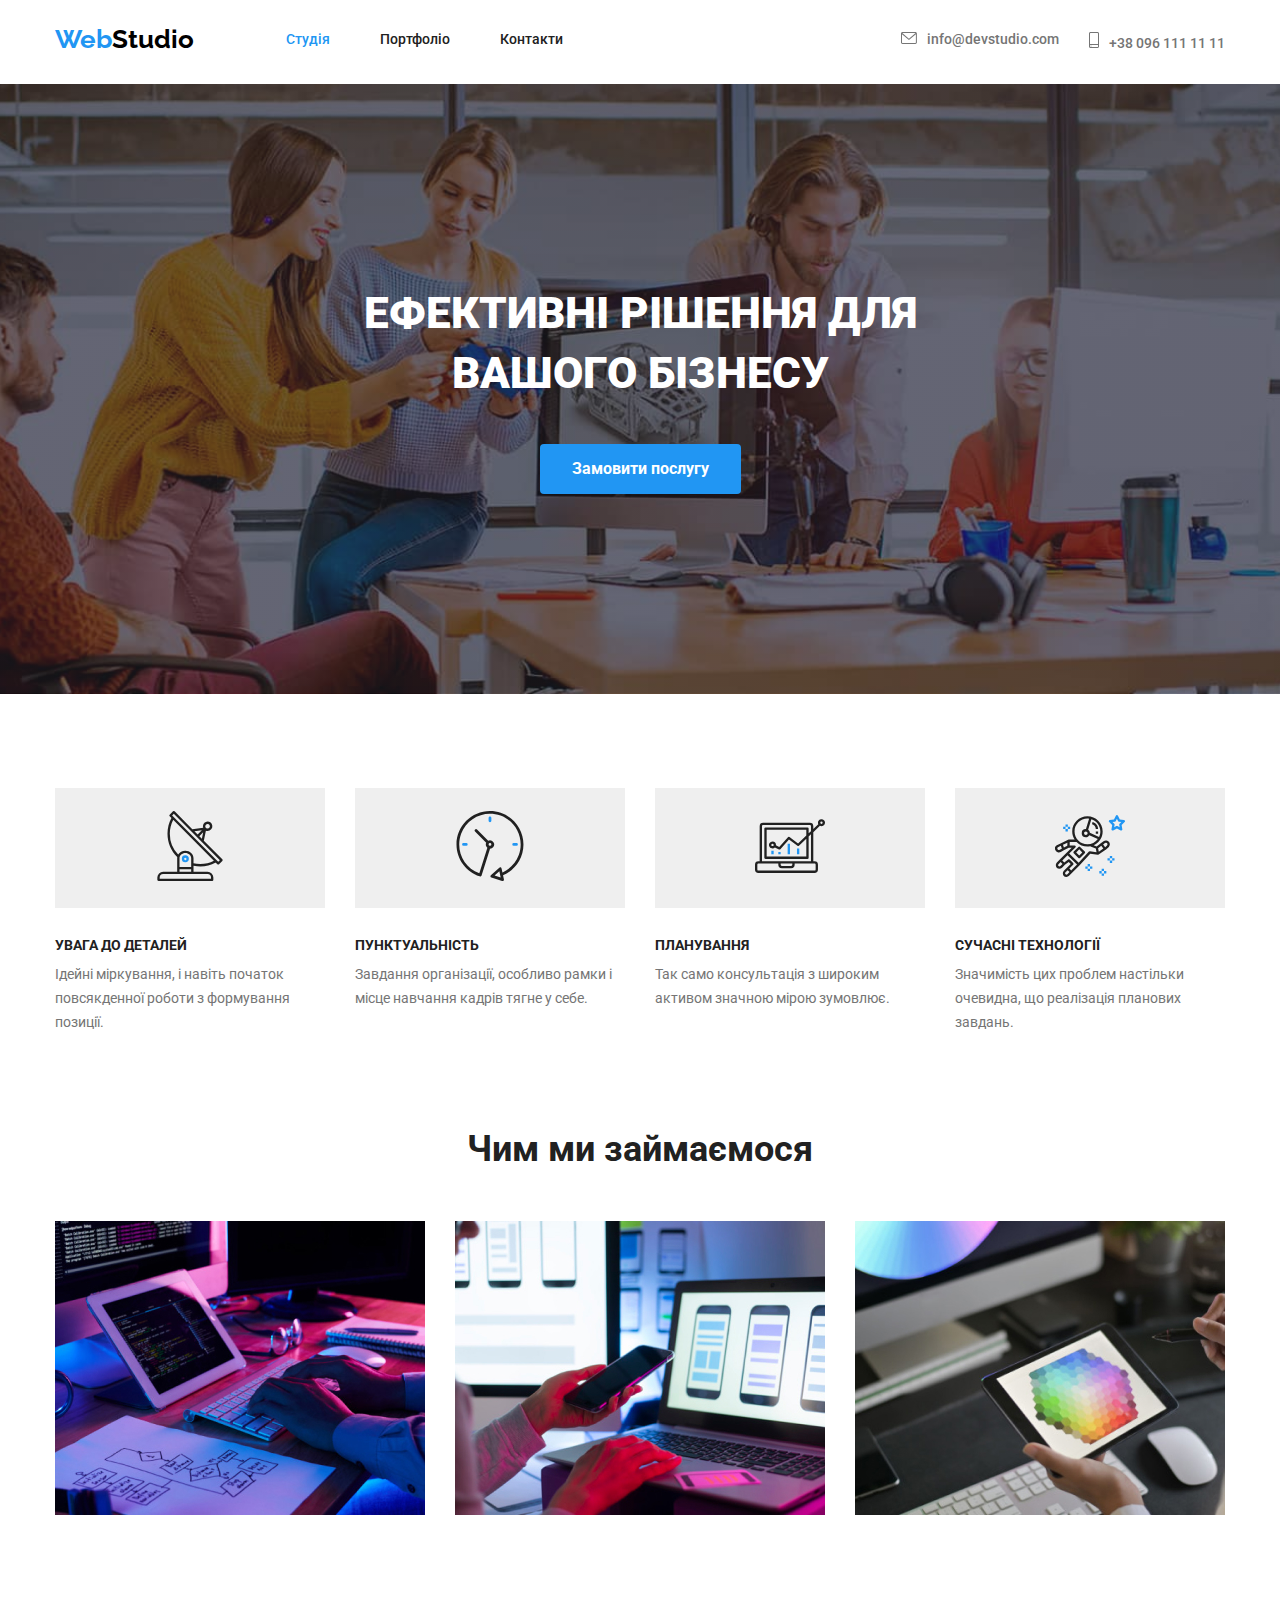
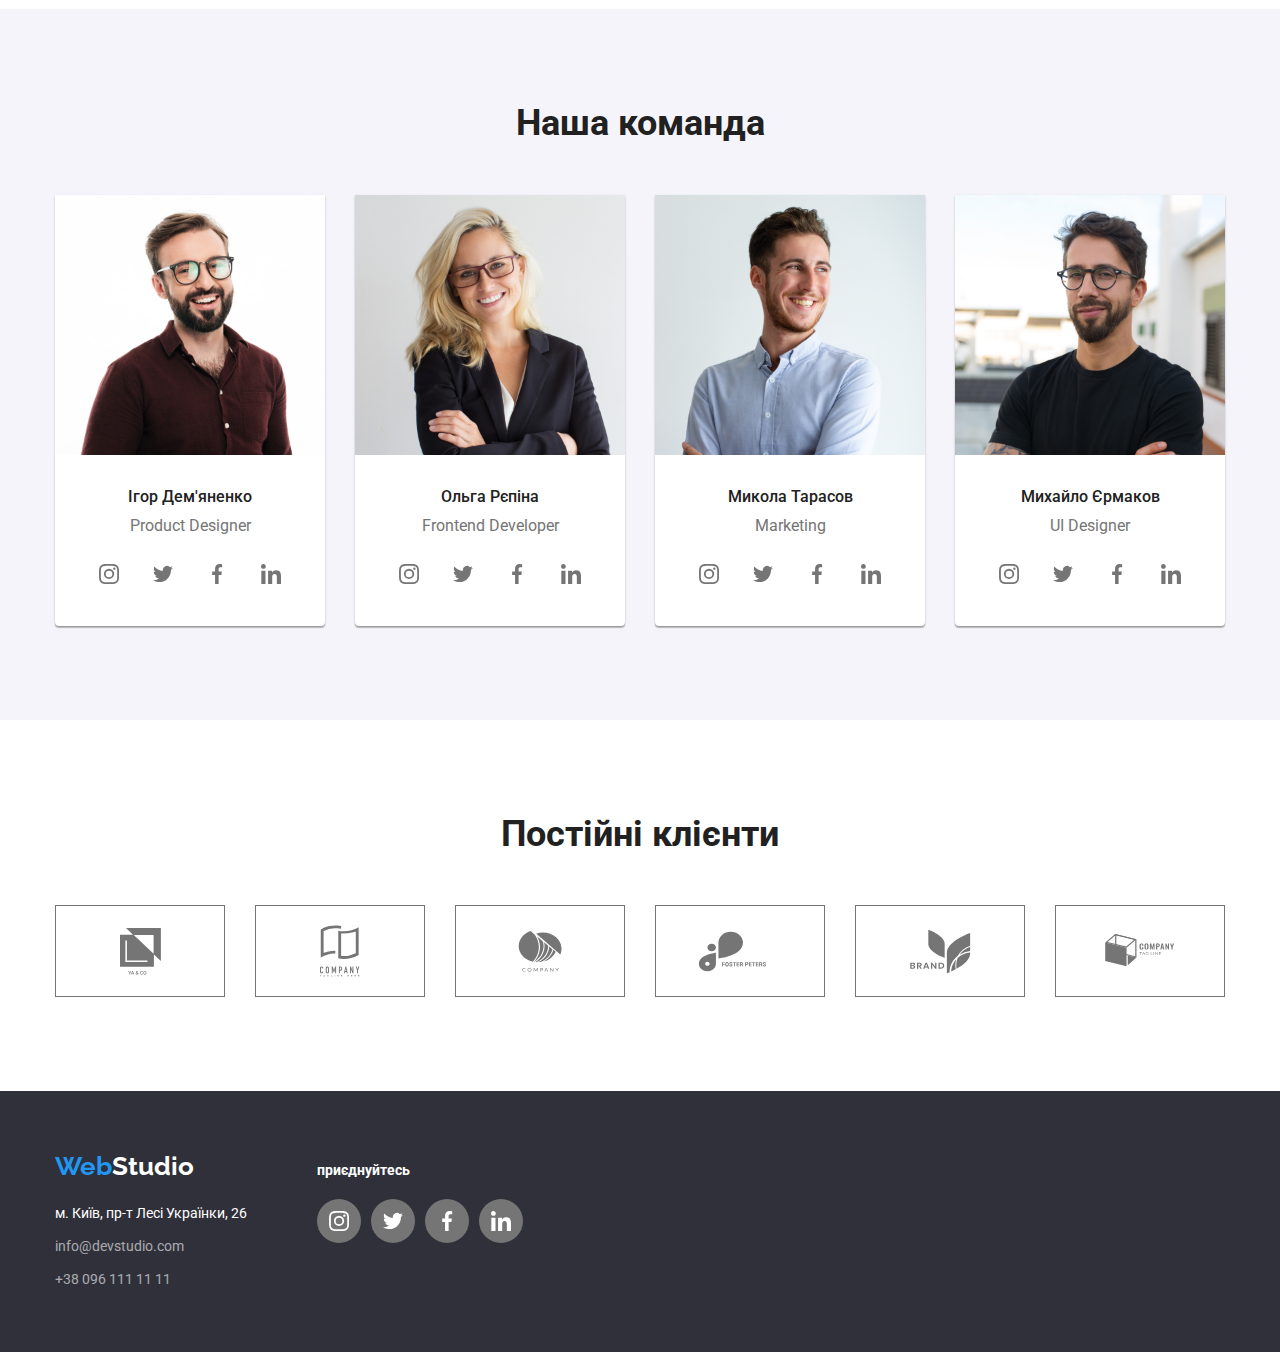
==== commit afd45d31: "изменения после проверки 2" ====
--- a/index.html
+++ b/index.html
@@ -126,7 +126,7 @@
 
                         <ul class="ul-container-social">
                             <li class="item">
-                                <a href="" class="link-social" width="44px" height="44px">
+                                <a href="" class="link-social">
                                     <svg class="icon-socials" width="20px" height="20px">
                                         <use href="./img/hw-four/symbol-defs.svg#icon-instagram"></use>
                                     </svg>
@@ -136,7 +136,7 @@
                         
                             <li class="item">
                              
-                                <a href="" class="link-social" width="44px" height="44px">
+                                <a href="" class="link-social">
                                     <svg class="icon-socials" width="20px" height="20px">
                                         <use href="./img/hw-four/symbol-defs.svg#icon-twitter"></use>
                                     </svg>
@@ -146,7 +146,7 @@
                        
                             <li class="item">
                               
-                                <a href="" class="link-social" width="44px" height="44px">
+                                <a href="" class="link-social">
                                     <svg class="icon-socials" width="20px" height="20px">
                                         <use href="./img/hw-four/symbol-defs.svg#icon-facebook"></use>
                                     </svg>
@@ -156,7 +156,7 @@
                        
                             <li class="item">
                                
-                                <a href="" class="link-social" width="44px" height="44px">
+                                <a href="" class="link-social">
                                     <svg class="icon-socials" width="20px" height="20px">
                                         <use href="./img/hw-four/symbol-defs.svg#icon-linkedin"></use>
                                     </svg>
@@ -178,7 +178,7 @@
                             <ul class="ul-container-social">
                                 <li class="item">
                                    
-                                        <a href="" class="link-social" width="44px" height="44px">
+                                        <a href="" class="link-social">
                                             <svg class="icon-socials" width="20px" height="20px">
                                                 <use href="./img/hw-four/symbol-defs.svg#icon-instagram"></use>
                                             </svg>
@@ -188,7 +188,7 @@
                           
                                 <li class="item">
                                     
-                                        <a href="" class="link-social" width="44px" height="44px">
+                                        <a href="" class="link-social">
                                             <svg class="icon-socials" width="20px" height="20px">
                                                 <use href="./img/hw-four/symbol-defs.svg#icon-twitter"></use>
                                             </svg>
@@ -198,7 +198,7 @@
                            
                                 <li class="item">
                                     
-                                        <a href="" class="link-social" width="44px" height="44px">
+                                        <a href="" class="link-social">
                                             <svg class="icon-socials" width="20px" height="20px">
                                                 <use href="./img/hw-four/symbol-defs.svg#icon-facebook"></use>
                                             </svg>
@@ -208,7 +208,7 @@
                             
                                 <li class="item">
                                     
-                                        <a href="" class="link-social" width="44px" height="44px">
+                                        <a href="" class="link-social">
                                             <svg class="icon-socials" width="20px" height="20px">
                                                 <use href="./img/hw-four/symbol-defs.svg#icon-linkedin"></use>
                                             </svg>
@@ -229,7 +229,7 @@
                             <ul class="ul-container-social">
                                 <li class="item">
                                     
-                                        <a href="" class="link-social" width="44px" height="44px">
+                                        <a href="" class="link-social">
                                             <svg class="icon-socials" width="20px" height="20px">
                                                 <use href="./img/hw-four/symbol-defs.svg#icon-instagram"></use>
                                             </svg>
@@ -239,7 +239,7 @@
                            
                                 <li class="item">
                                    
-                                        <a href="" class="link-social" width="44px" height="44px">
+                                        <a href="" class="link-social">
                                             <svg class="icon-socials" width="20px" height="20px">
                                                 <use href="./img/hw-four/symbol-defs.svg#icon-twitter"></use>
                                             </svg>
@@ -249,7 +249,7 @@
                             
                                 <li class="item">
                                    
-                                        <a href="" class="link-social" width="44px" height="44px">
+                                        <a href="" class="link-social">
                                             <svg class="icon-socials" width="20px" height="20px">
                                                 <use href="./img/hw-four/symbol-defs.svg#icon-facebook"></use>
                                             </svg>
@@ -259,7 +259,7 @@
                            
                                 <li class="item">
                                     
-                                        <a href="" class="link-social" width="44px" height="44px">
+                                        <a href="" class="link-social">
                                             <svg class="icon-socials" width="20px" height="20px">
                                                 <use href="./img/hw-four/symbol-defs.svg#icon-linkedin"></use>
                                             </svg>
@@ -280,7 +280,7 @@
                             <ul class="ul-container-social">
                                 <li class="item">
                                     
-                                        <a href="" class="link-social" width="44px" height="44px">
+                                        <a href="" class="link-social">
                                             <svg class="icon-socials" width="20px" height="20px">
                                                 <use href="./img/hw-four/symbol-defs.svg#icon-instagram"></use>
                                             </svg>
@@ -290,7 +290,7 @@
                             
                                 <li class="item">
                                     
-                                        <a href="" class="link-social" width="44px" height="44px">
+                                        <a href="" class="link-social" >
                                             <svg class="icon-socials" width="20px" height="20px">
                                                 <use href="./img/hw-four/symbol-defs.svg#icon-twitter"></use>
                                             </svg>
@@ -301,7 +301,7 @@
                            
                                 <li class="item">
                                    
-                                        <a href="" class="link-social" width="44px" height="44px">
+                                        <a href="" class="link-social">
                                             <svg class="icon-socials" width="20px" height="20px">
                                                 <use href="./img/hw-four/symbol-defs.svg#icon-facebook"></use>
                                             </svg>
@@ -311,7 +311,7 @@
                           
                                 <li class="item">
                                     
-                                        <a href="" class="link-social" width="44px" height="44px">
+                                        <a href="" class="link-social">
                                             <svg class="icon-socials" width="20px" height="20px">
                                                 <use href="./img/hw-four/symbol-defs.svg#icon-linkedin"></use>
                                             </svg>
@@ -333,7 +333,7 @@
                 <h2 class="title title-section-five">Постійні клієнти</h2>
                 <ul class="clients">
                     <li class="item">
-                        <a href="" class="clients-link" width="170px" height="92px">
+                        <a href="" class="clients-link">
                         
                             <svg class="clients-icon" width="41px" height="47px">
                                 <use href="./img/hw-four/symbol-defs.svg#icon-group"></use>
@@ -342,7 +342,7 @@
                     </li>
                     
                     <li class="item">
-                        <a href="" class="clients-link" width="170px" height="92px">
+                        <a href="" class="clients-link">
                             <svg class="clients-icon" width="40px" height="52px">
                                 <use href="./img/hw-four/symbol-defs.svg#icon-group-1"></use>
                             </svg>
@@ -350,7 +350,7 @@
                     </li>
                     
                     <li class="item">
-                        <a href="" class="clients-link" width="170px" height="92px">
+                        <a href="" class="clients-link">
                             <svg class="clients-icon" width="44px" height="42px">
                                 <use href="./img/hw-four/symbol-defs.svg#icon-group-2"></use>
                             </svg>
@@ -358,7 +358,7 @@
                     </li>
                     
                     <li class="item">
-                        <a href="" class="clients-link" width="170px" height="92px">
+                        <a href="" class="clients-link">
                             <svg class="clients-icon" width="85px" height="41px">
                                 <use href="./img/hw-four/symbol-defs.svg#icon-group-3"></use>
                             </svg>
@@ -366,7 +366,7 @@
                     </li>
                     
                     <li class="item">
-                        <a href="" class="clients-link" width="170px" height="92px">
+                        <a href="" class="clients-link">
                             <svg class="clients-icon" width="63px" height="45px">
                                 <use href="./img/hw-four/symbol-defs.svg#icon-group-4"></use>
                             </svg>
@@ -374,7 +374,7 @@
                     </li>
                     
                     <li class="item">
-                       <a href="" class="clients-link" width="170px" height="92px">
+                       <a href="" class="clients-link">
                             <svg class="clients-icon" width="94px" height="44px">
                                 <use href="./img/hw-four/symbol-defs.svg#icon-Logo"></use>
                             </svg>
@@ -403,7 +403,7 @@
                 <ul class="ul-social-footer">
                     <li class="item">
                         
-                         <a href="" class="link-social-footer" width="44px" height="44px">
+                         <a href="" class="link-social-footer">
                              <svg class="icon-social" width="20px" height="20px">
                                  <use  href="./img/hw-four/symbol-defs.svg#icon-instagram"></use>
                              </svg>
@@ -414,7 +414,7 @@
                  
                      <li class="item">
                        
-                         <a href="" class="link-social-footer" width="44px" height="44px">
+                         <a href="" class="link-social-footer">
                              <svg class="icon-social" width="20px" height="20px">
                                  <use href="./img/hw-four/symbol-defs.svg#icon-twitter"></use>
                              </svg>
@@ -424,7 +424,7 @@
                 
                      <li class="item">
                        
-                         <a href="" class="link-social-footer" width="44px" height="44px">
+                         <a href="" class="link-social-footer">
                              <svg class="icon-social" width="20px" height="20px">
                                  <use href="./img/hw-four/symbol-defs.svg#icon-facebook"></use>
                              </svg>
@@ -434,7 +434,7 @@
                 
                      <li class="item">
                        
-                         <a href="" class="link-social-footer" width="44px" height="44px">
+                         <a href="" class="link-social-footer">
                              <svg class="icon-social" width="20px" height="20px">
                                  <use href="./img/hw-four/symbol-defs.svg#icon-linkedin"></use>
                              </svg>
--- a/css/index.css
+++ b/css/index.css
@@ -394,20 +394,25 @@
 
 .ul-container-social {
     display: flex;
-    margin-left: 32px;
-    margin-right: 32px;
+    justify-content: center;
+    /* margin-left: 32px;
+    margin-right: 32px; */
 }
 
 .ul-container-social .item + .item {
     margin-left: 10px;
 }
 .link-social {
-    display: inline-block;
-    padding: 12px ;
+    width: 44px;
+    height: 44px;
+    display: flex;
+    align-items: center;
+    justify-content: center;
     border-radius: 50%;
     border: none;
     background-color: var(--white-color);
     fill: var(--secondary-color);
+    justify-content: center;
 }
 
 .link-social:hover,
@@ -439,13 +444,15 @@
 
 
 .clients-link {
-    display: inline-block;
+    display: flex;
+    align-items: center;
+    justify-content: center;
     width: 170px;
     height: 92px;
     border: 1px solid var(--secondary-color);
     background-color: var(--white-color);
     fill: var(--secondary-color);
-    padding: 16px 32px;
+    
     
 
 }
@@ -538,11 +545,14 @@
 }
 
 .link-social-footer {
-    display: inline-block;
-    padding: 12px 12px ;
+    display: flex;
+    width: 44px;
+    height: 44px;
+    align-items: center;
+    justify-content: center;
     border-radius: 50%;
     fill: var(--white-color);
-    background-color: var(--secondary-color);  
+    background-color: rgba(117, 117, 117, 1);  
 }
 
 .link-social-footer:hover,
